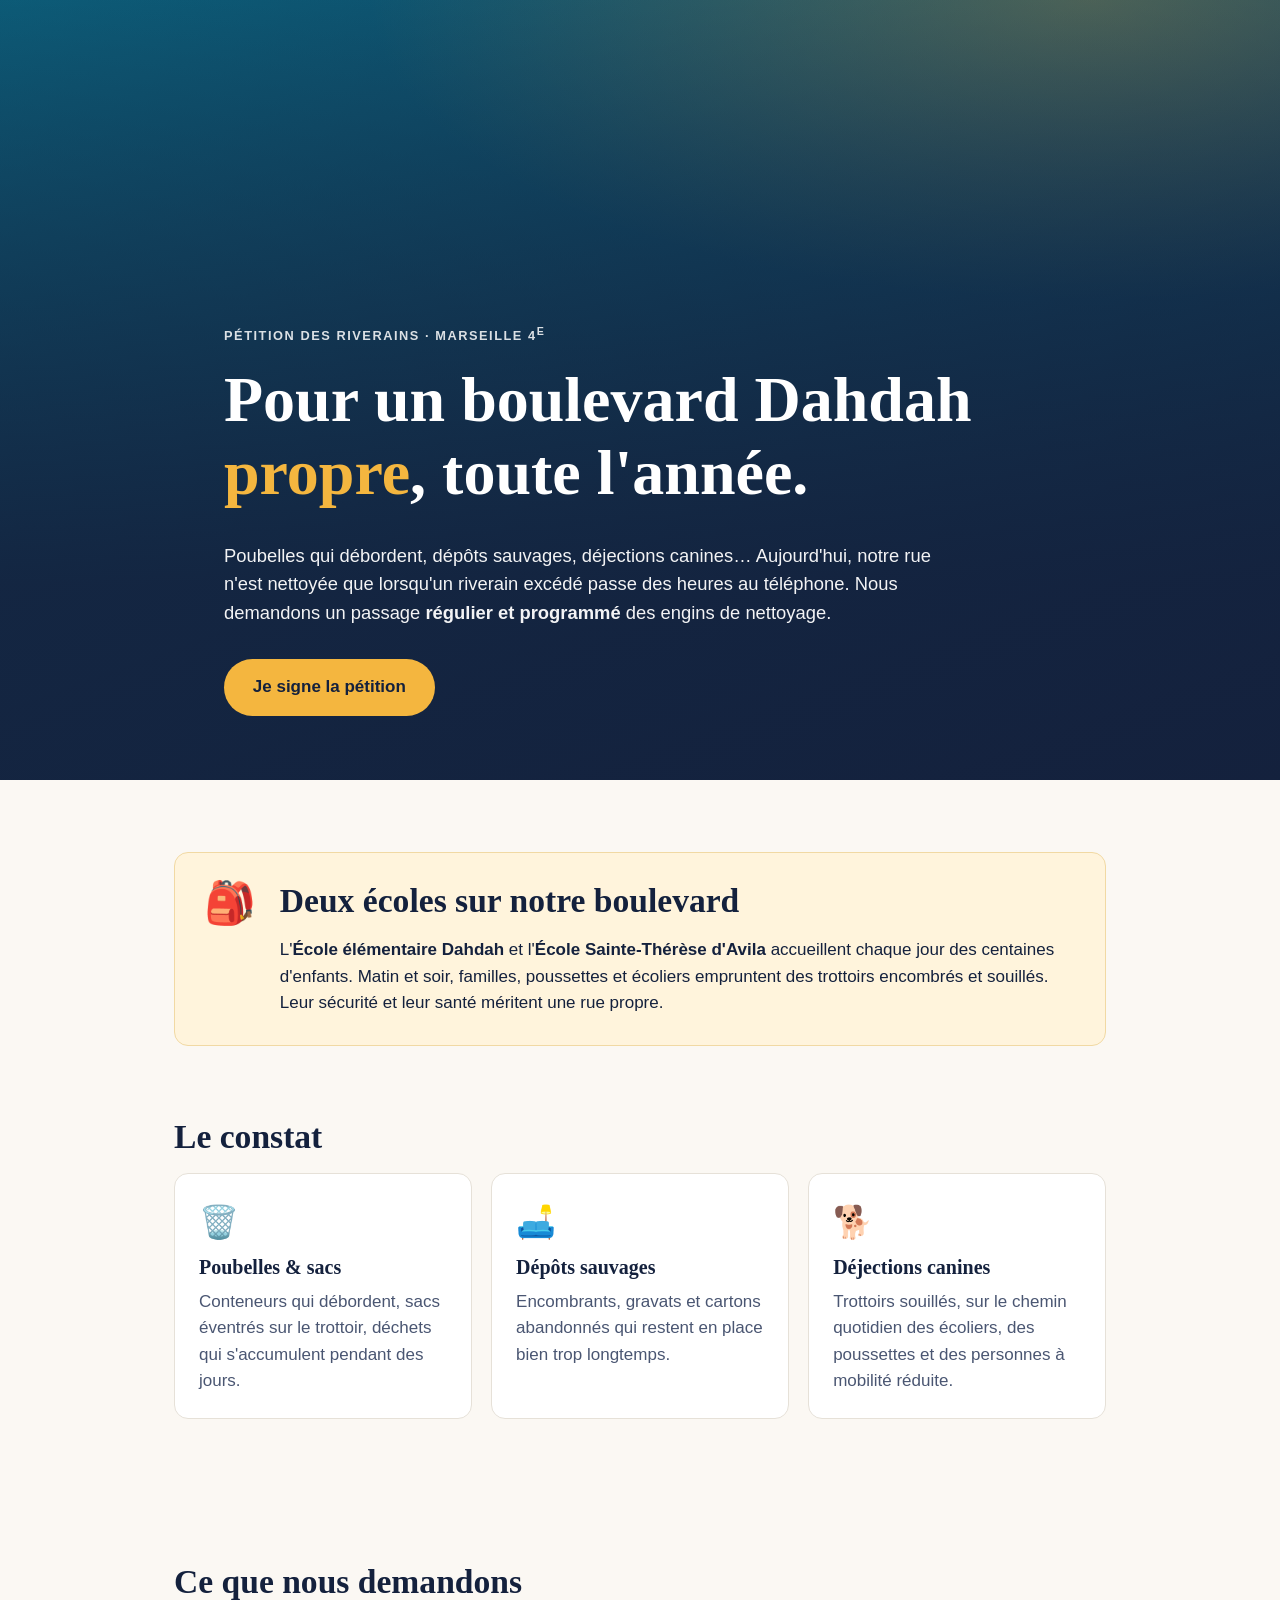
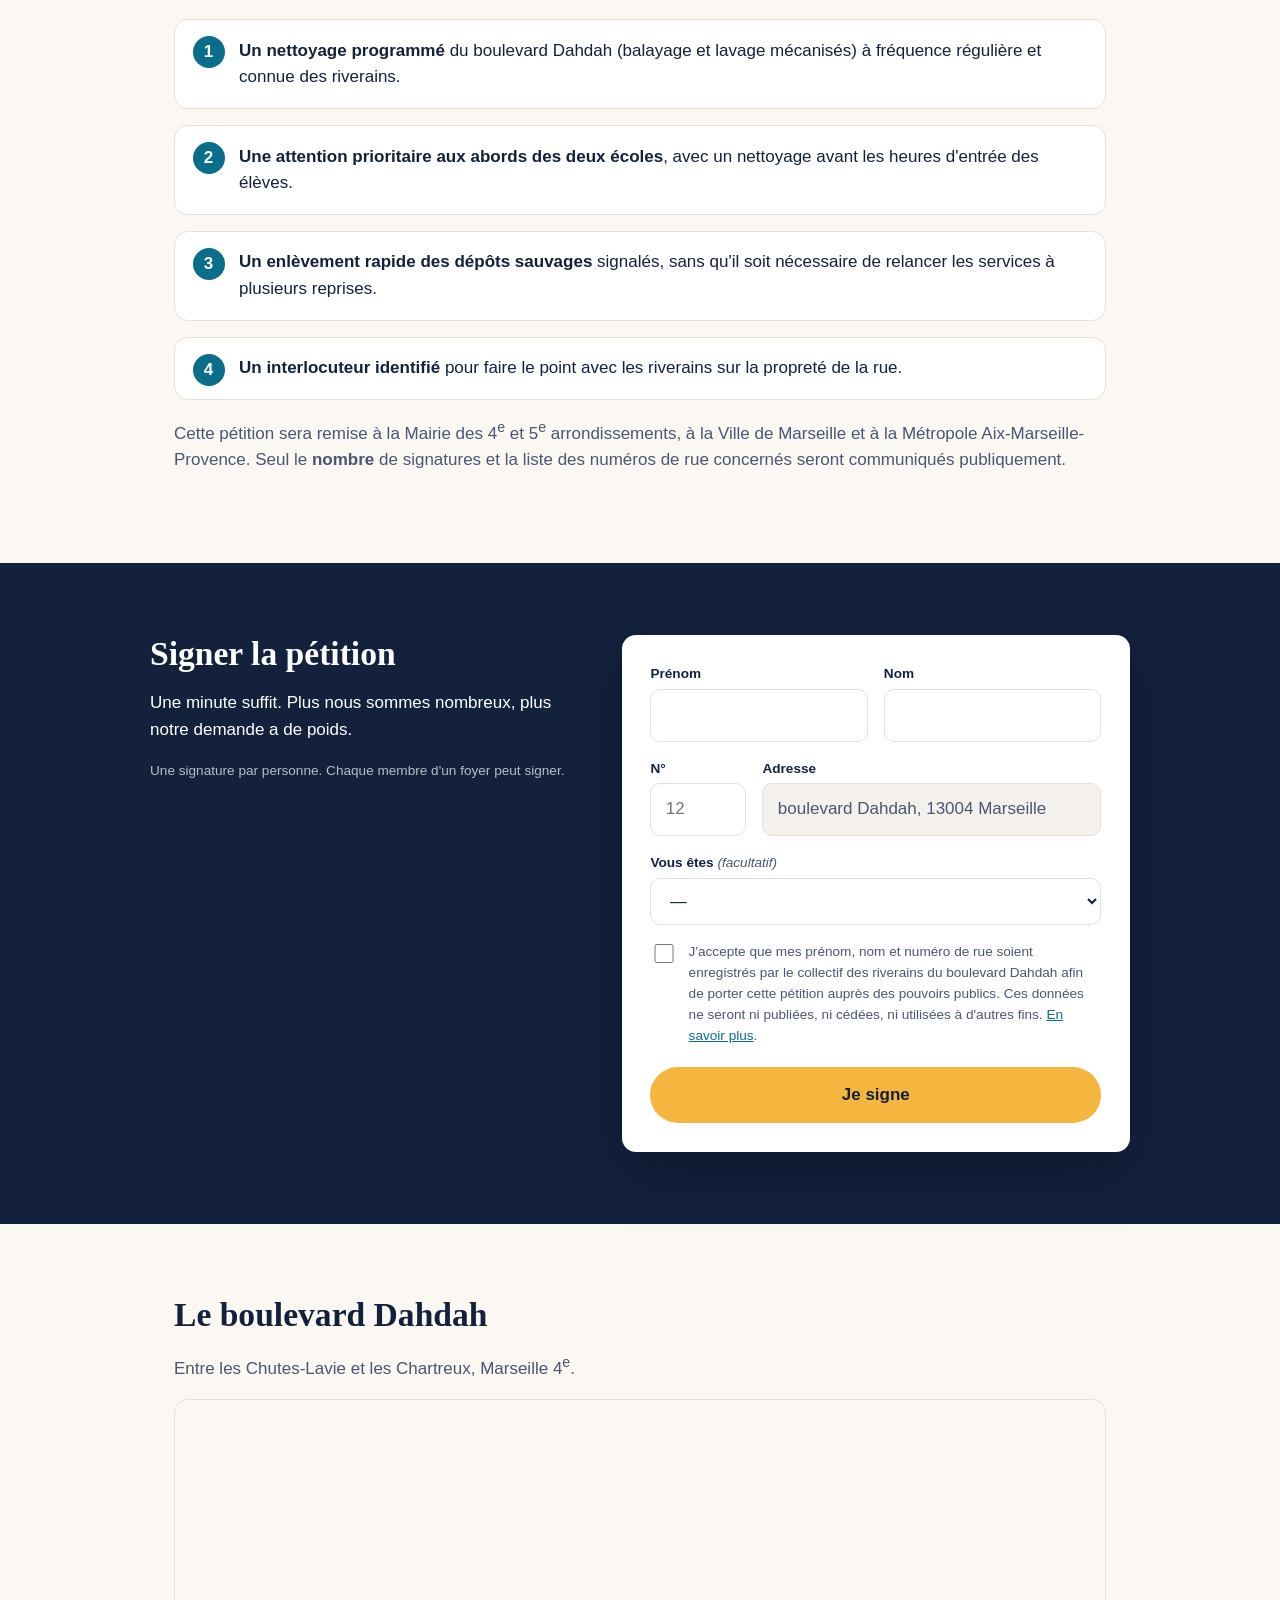
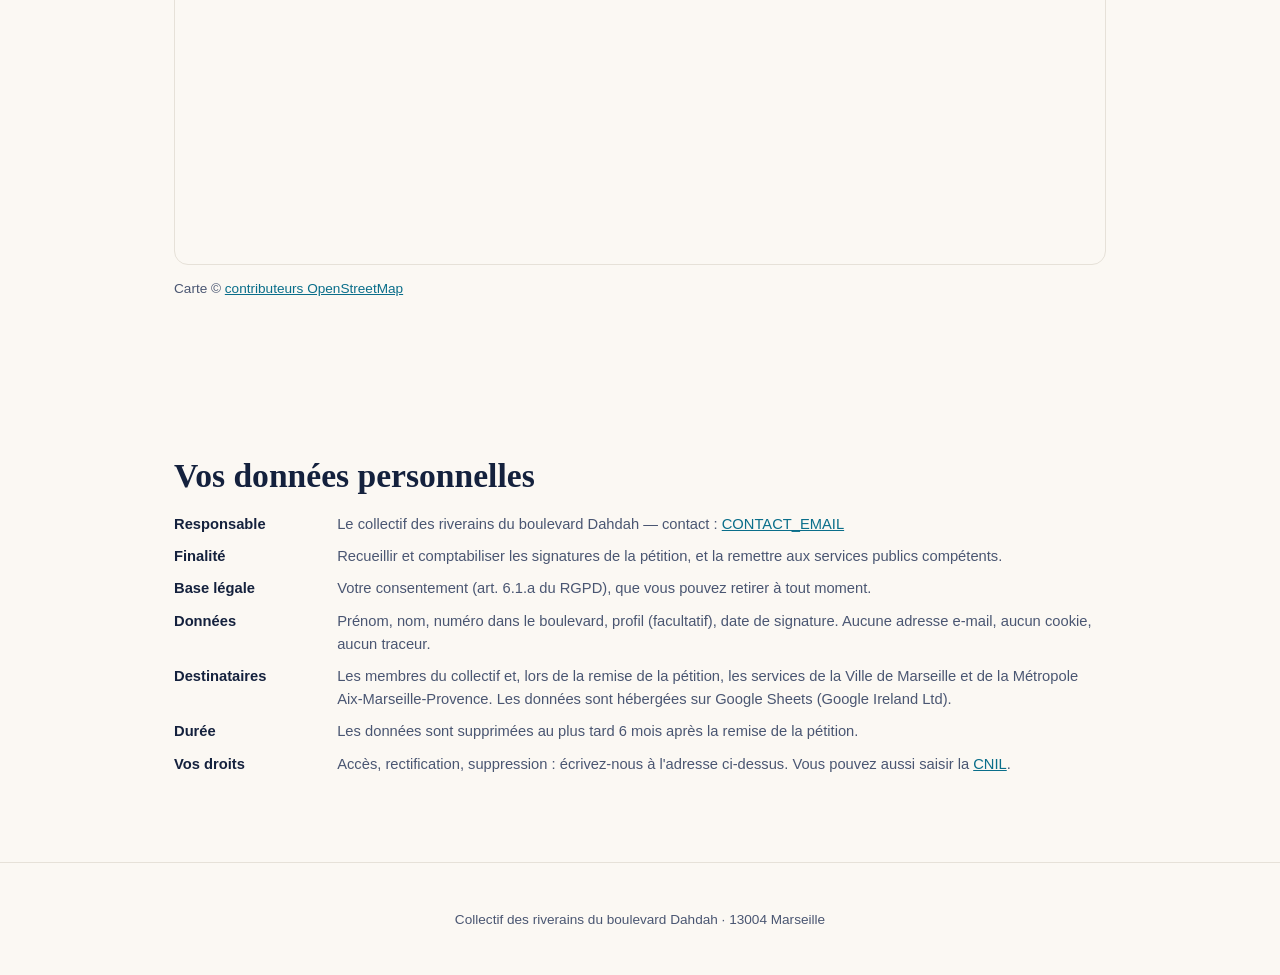
==== index.html @ 6a4a3632 "Pétition boulevard Dahdah : site, backend Apps Script, tract et feuille papier Co-Authored-By: Claud" ====
<!DOCTYPE html>
<html lang="fr">
<head>
  <meta charset="utf-8">
  <meta name="viewport" content="width=device-width, initial-scale=1">
  <title>Pétition — Un boulevard Dahdah propre (13004 Marseille)</title>
  <meta name="description" content="Riverains du boulevard Dahdah (Marseille 4e) : signez la pétition pour un nettoyage régulier et systématique de notre rue.">
  <meta property="og:title" content="Pétition — Un boulevard Dahdah propre">
  <meta property="og:description" content="Pour un nettoyage régulier du boulevard Dahdah, 13004 Marseille. Signez en 1 minute.">
  <meta property="og:type" content="website">
  <link rel="icon" href="data:image/svg+xml,<svg xmlns='http://www.w3.org/2000/svg' viewBox='0 0 100 100'><text y='.9em' font-size='90'>🧹</text></svg>">
  <link rel="stylesheet" href="style.css">
</head>
<body>

  <header class="hero">
    <div class="hero__photo" aria-hidden="true">
      <img src="img/boulevard.jpg" alt="" onerror="this.remove()">
    </div>
    <div class="hero__content">
      <p class="eyebrow">Pétition des riverains · Marseille 4<sup>e</sup></p>
      <h1>Pour un boulevard Dahdah <span class="hl">propre</span>, toute l'année.</h1>
      <p class="lead">Poubelles qui débordent, dépôts sauvages, déjections canines… Aujourd'hui, notre rue n'est nettoyée que lorsqu'un riverain excédé passe des heures au téléphone. Nous demandons un passage <strong>régulier et programmé</strong> des engins de nettoyage.</p>
      <div class="hero__cta">
        <a href="#signer" class="btn btn--primary">Je signe la pétition</a>
        <div class="counter" id="counter" hidden>
          <strong id="count">0</strong>
          <span>signatures</span>
        </div>
      </div>
    </div>
  </header>

  <main>

    <section class="section ecoles">
      <div class="ecoles__box">
        <div class="ecoles__icon">🎒</div>
        <div>
          <h2>Deux écoles sur notre boulevard</h2>
          <p>L'<strong>École élémentaire Dahdah</strong> et l'<strong>École Sainte-Thérèse d'Avila</strong> accueillent chaque jour des centaines d'enfants. Matin et soir, familles, poussettes et écoliers empruntent des trottoirs encombrés et souillés. Leur sécurité et leur santé méritent une rue propre.</p>
        </div>
      </div>
    </section>

    <section class="section constat">
      <h2>Le constat</h2>
      <div class="cards">
        <article class="card">
          <div class="card__icon">🗑️</div>
          <h3>Poubelles &amp; sacs</h3>
          <p>Conteneurs qui débordent, sacs éventrés sur le trottoir, déchets qui s'accumulent pendant des jours.</p>
        </article>
        <article class="card">
          <div class="card__icon">🛋️</div>
          <h3>Dépôts sauvages</h3>
          <p>Encombrants, gravats et cartons abandonnés qui restent en place bien trop longtemps.</p>
        </article>
        <article class="card">
          <div class="card__icon">🐕</div>
          <h3>Déjections canines</h3>
          <p>Trottoirs souillés, sur le chemin quotidien des écoliers, des poussettes et des personnes à mobilité réduite.</p>
        </article>
      </div>
    </section>

    <section class="section demande">
      <h2>Ce que nous demandons</h2>
      <ol class="asks">
        <li><strong>Un nettoyage programmé</strong> du boulevard Dahdah (balayage et lavage mécanisés) à fréquence régulière et connue des riverains.</li>
        <li><strong>Une attention prioritaire aux abords des deux écoles</strong>, avec un nettoyage avant les heures d'entrée des élèves.</li>
        <li><strong>Un enlèvement rapide des dépôts sauvages</strong> signalés, sans qu'il soit nécessaire de relancer les services à plusieurs reprises.</li>
        <li><strong>Un interlocuteur identifié</strong> pour faire le point avec les riverains sur la propreté de la rue.</li>
      </ol>
      <p class="muted">Cette pétition sera remise à la Mairie des 4<sup>e</sup> et 5<sup>e</sup> arrondissements, à la Ville de Marseille et à la Métropole Aix-Marseille-Provence. Seul le <strong>nombre</strong> de signatures et la liste des numéros de rue concernés seront communiqués publiquement.</p>
    </section>

    <section class="section signer" id="signer">
      <div class="signer__grid">
        <div class="signer__intro">
          <h2>Signer la pétition</h2>
          <p>Une minute suffit. Plus nous sommes nombreux, plus notre demande a de poids.</p>
          <div class="progress" id="progress" hidden>
            <div class="progress__bar"><span id="progress-fill"></span></div>
            <p><strong id="progress-count">0</strong> / <span id="progress-goal">200</span> signatures — objectif</p>
          </div>
          <p class="muted small">Une signature par personne. Chaque membre d'un foyer peut signer.</p>
        </div>

        <form id="petition-form" class="form" novalidate>
          <div class="form__row">
            <label>
              <span>Prénom</span>
              <input name="prenom" autocomplete="given-name" required maxlength="60">
            </label>
            <label>
              <span>Nom</span>
              <input name="nom" autocomplete="family-name" required maxlength="60">
            </label>
          </div>

          <div class="form__row form__row--address">
            <label class="numero">
              <span>N°</span>
              <input name="numero" inputmode="numeric" required maxlength="6" placeholder="12">
            </label>
            <label>
              <span>Adresse</span>
              <input value="boulevard Dahdah, 13004 Marseille" disabled>
            </label>
          </div>

          <label>
            <span>Vous êtes <em>(facultatif)</em></span>
            <select name="profil">
              <option value="">—</option>
              <option>Habitant·e du boulevard</option>
              <option>Commerçant·e / professionnel·le du boulevard</option>
              <option>Habitant·e du quartier</option>
            </select>
          </label>

          <!-- Anti-spam : champ invisible, doit rester vide -->
          <label class="hp" aria-hidden="true">
            Site web <input name="website" tabindex="-1" autocomplete="off">
          </label>

          <label class="consent">
            <input type="checkbox" name="consentement" required>
            <span>J'accepte que mes prénom, nom et numéro de rue soient enregistrés par le collectif des riverains du boulevard Dahdah afin de porter cette pétition auprès des pouvoirs publics. Ces données ne seront ni publiées, ni cédées, ni utilisées à d'autres fins. <a href="#rgpd">En savoir plus</a>.</span>
          </label>

          <p class="form__error" id="form-error" role="alert" hidden></p>

          <button type="submit" class="btn btn--primary btn--block" id="submit-btn">Je signe</button>
        </form>

        <div class="thanks" id="thanks" hidden>
          <div class="thanks__icon">✅</div>
          <h3>Merci, <span id="thanks-name"></span> !</h3>
          <p>Votre signature est bien enregistrée. Parlez-en à vos voisins : chaque signature compte.</p>
          <button class="btn btn--ghost" id="share-btn" type="button">Partager la pétition</button>
        </div>
      </div>
    </section>

    <section class="section carte">
      <h2>Le boulevard Dahdah</h2>
      <p class="muted">Entre les Chutes-Lavie et les Chartreux, Marseille 4<sup>e</sup>.</p>
      <div class="map">
        <iframe
          title="Carte du boulevard Dahdah"
          loading="lazy"
          src="https://www.openstreetmap.org/export/embed.html?bbox=5.3895%2C43.3078%2C5.3995%2C43.3128&amp;layer=mapnik&amp;marker=43.31034%2C5.39457">
        </iframe>
      </div>
      <p class="small muted">Carte © <a href="https://www.openstreetmap.org/copyright" target="_blank" rel="noopener">contributeurs OpenStreetMap</a></p>
    </section>

    <section class="section rgpd" id="rgpd">
      <h2>Vos données personnelles</h2>
      <dl>
        <dt>Responsable</dt>
        <dd>Le collectif des riverains du boulevard Dahdah — contact : <a href="mailto:CONTACT_EMAIL">CONTACT_EMAIL</a></dd>
        <dt>Finalité</dt>
        <dd>Recueillir et comptabiliser les signatures de la pétition, et la remettre aux services publics compétents.</dd>
        <dt>Base légale</dt>
        <dd>Votre consentement (art. 6.1.a du RGPD), que vous pouvez retirer à tout moment.</dd>
        <dt>Données</dt>
        <dd>Prénom, nom, numéro dans le boulevard, profil (facultatif), date de signature. Aucune adresse e-mail, aucun cookie, aucun traceur.</dd>
        <dt>Destinataires</dt>
        <dd>Les membres du collectif et, lors de la remise de la pétition, les services de la Ville de Marseille et de la Métropole Aix-Marseille-Provence. Les données sont hébergées sur Google Sheets (Google Ireland Ltd).</dd>
        <dt>Durée</dt>
        <dd>Les données sont supprimées au plus tard 6 mois après la remise de la pétition.</dd>
        <dt>Vos droits</dt>
        <dd>Accès, rectification, suppression : écrivez-nous à l'adresse ci-dessus. Vous pouvez aussi saisir la <a href="https://www.cnil.fr/fr/plaintes" target="_blank" rel="noopener">CNIL</a>.</dd>
      </dl>
    </section>

  </main>

  <footer class="footer">
    <p>Collectif des riverains du boulevard Dahdah · 13004 Marseille</p>
  </footer>

  <script src="config.js"></script>
  <script src="app.js"></script>
</body>
</html>
---- style.css ----
:root {
  --ink: #14213d;
  --ink-soft: #4a5672;
  --sea: #0a6e8a;
  --sea-dark: #075468;
  --sun: #f4b63f;
  --paper: #fbf8f3;
  --card: #ffffff;
  --line: #e6e1d8;
  --danger: #b3261e;
  --radius: 14px;
  --font: ui-sans-serif, -apple-system, "Segoe UI", Roboto, "Helvetica Neue", Arial, sans-serif;
  --serif: "Iowan Old Style", "Palatino Linotype", Palatino, Georgia, serif;
}

* { box-sizing: border-box; }
[hidden] { display: none !important; }
html { scroll-behavior: smooth; }
body {
  margin: 0;
  font-family: var(--font);
  color: var(--ink);
  background: var(--paper);
  line-height: 1.55;
  font-size: 17px;
}
a { color: var(--sea); }
h1, h2, h3 { font-family: var(--serif); line-height: 1.15; margin: 0 0 .5em; }
h2 { font-size: clamp(1.6rem, 3vw, 2.1rem); }

/* Hero */
.hero {
  position: relative;
  min-height: min(88vh, 780px);
  display: flex;
  align-items: flex-end;
  color: #fff;
  background:
    radial-gradient(1200px 500px at 85% 0%, rgba(244,182,63,.35), transparent 60%),
    linear-gradient(160deg, #0a6e8a 0%, #14213d 100%);
  overflow: hidden;
}
.hero__photo { position: absolute; inset: 0; }
.hero__photo img { width: 100%; height: 100%; object-fit: cover; display: block; }
.hero__photo::after {
  content: ""; position: absolute; inset: 0;
  background: linear-gradient(180deg, rgba(20,33,61,.25) 0%, rgba(20,33,61,.88) 75%);
}
.hero__content {
  position: relative;
  max-width: 880px;
  padding: 3rem 1.5rem 4rem;
  margin: 0 auto;
  width: 100%;
}
.eyebrow {
  text-transform: uppercase; letter-spacing: .12em; font-size: .8rem;
  font-weight: 600; opacity: .85; margin: 0 0 1rem;
}
.hero h1 { font-size: clamp(2.2rem, 6vw, 4rem); }
.hl { color: var(--sun); }
.lead { font-size: 1.15rem; max-width: 46rem; opacity: .95; }
.hero__cta { display: flex; align-items: center; gap: 1.5rem; flex-wrap: wrap; margin-top: 2rem; }
.counter { display: flex; flex-direction: column; line-height: 1.1; }
.counter strong { font-size: 2rem; font-family: var(--serif); color: var(--sun); }
.counter span { font-size: .85rem; opacity: .85; }

/* Buttons */
.btn {
  display: inline-block; border: 0; cursor: pointer; text-decoration: none;
  font: inherit; font-weight: 700; border-radius: 999px;
  padding: .95rem 1.8rem; transition: transform .15s, background .15s;
}
.btn:active { transform: scale(.98); }
.btn--primary { background: var(--sun); color: var(--ink); }
.btn--primary:hover { background: #ffc552; }
.btn--primary:disabled { opacity: .6; cursor: wait; }
.btn--ghost { background: transparent; color: var(--sea); border: 2px solid var(--sea); }
.btn--block { width: 100%; }

/* Sections */
.section { max-width: 980px; margin: 0 auto; padding: 4.5rem 1.5rem; }
.muted { color: var(--ink-soft); }
.small { font-size: .85rem; }

.cards { display: grid; grid-template-columns: repeat(auto-fit, minmax(240px, 1fr)); gap: 1.2rem; }
.card {
  background: var(--card); border: 1px solid var(--line); border-radius: var(--radius);
  padding: 1.5rem;
}
.card__icon { font-size: 2rem; margin-bottom: .5rem; }
.card h3 { font-size: 1.25rem; }
.card p { margin: 0; color: var(--ink-soft); }

.asks { padding-left: 0; list-style: none; counter-reset: ask; display: grid; gap: 1rem; }
.asks li {
  counter-increment: ask; position: relative; padding: 1.1rem 1.2rem 1.1rem 4rem;
  background: var(--card); border-radius: var(--radius); border: 1px solid var(--line);
}
.asks li::before {
  content: counter(ask); position: absolute; left: 1.1rem; top: 1rem;
  width: 2rem; height: 2rem; border-radius: 50%; background: var(--sea); color: #fff;
  display: grid; place-items: center; font-weight: 700;
}

/* Écoles */
.ecoles { padding-bottom: 0; }
.ecoles__box {
  display: flex; gap: 1.5rem; align-items: flex-start;
  background: #fff4dc; border: 1px solid #f1d9a3; border-radius: var(--radius); padding: 1.8rem;
}
.ecoles__icon { font-size: 2.6rem; line-height: 1; }
.ecoles p { margin: 0; }
@media (max-width: 760px) { .ecoles__box { flex-direction: column; gap: .5rem; } }

/* Sign */
.signer { max-width: none; background: var(--ink); color: #fff; }
.signer__grid {
  max-width: 980px; margin: 0 auto;
  display: grid; grid-template-columns: 1fr 1.2fr; gap: 3rem; align-items: start;
}
.signer .muted { color: rgba(255,255,255,.7); }
.progress__bar { height: 10px; background: rgba(255,255,255,.15); border-radius: 99px; overflow: hidden; }
.progress__bar span { display: block; height: 100%; width: 0; background: var(--sun); transition: width 1s ease; }
.progress p { margin: .5rem 0 0; font-size: .9rem; }

.form, .thanks {
  background: var(--card); color: var(--ink); border-radius: var(--radius);
  padding: 1.8rem; display: grid; gap: 1rem;
  box-shadow: 0 20px 60px rgba(0,0,0,.25);
}
.form label > span { display: block; font-size: .85rem; font-weight: 600; margin-bottom: .3rem; }
.form em { font-weight: 400; color: var(--ink-soft); }
.form input:not([type=checkbox]), .form select {
  width: 100%; font: inherit; padding: .75rem .9rem;
  border: 1.5px solid var(--line); border-radius: 10px; background: #fff; color: var(--ink);
}
.form input:focus, .form select:focus { outline: none; border-color: var(--sea); box-shadow: 0 0 0 3px rgba(10,110,138,.15); }
.form input:disabled { background: #f4f1ec; color: var(--ink-soft); }
.form__row { display: grid; grid-template-columns: 1fr 1fr; gap: 1rem; }
.form__row--address { grid-template-columns: 6rem 1fr; }
.consent { display: flex; gap: .75rem; align-items: flex-start; font-size: .85rem; color: var(--ink-soft); }
.consent input { margin-top: .2rem; width: 1.2rem; height: 1.2rem; flex: none; accent-color: var(--sea); }
.consent span { font-weight: 400 !important; font-size: .85rem !important; }
.form__error { color: var(--danger); font-size: .9rem; margin: 0; }
.hp { position: absolute; left: -9999px; }

.thanks { text-align: center; justify-items: center; }
.thanks__icon { font-size: 3rem; }

/* Map */
.map { border-radius: var(--radius); overflow: hidden; border: 1px solid var(--line); aspect-ratio: 16/8; }
.map iframe { width: 100%; height: 100%; border: 0; display: block; }

/* RGPD */
.rgpd dl { display: grid; grid-template-columns: 9rem 1fr; gap: .6rem 1.2rem; font-size: .92rem; }
.rgpd dt { font-weight: 700; }
.rgpd dd { margin: 0; color: var(--ink-soft); }

.footer { text-align: center; padding: 2rem; font-size: .85rem; color: var(--ink-soft); border-top: 1px solid var(--line); }

@media (max-width: 760px) {
  .hero { min-height: 92vh; }
  .signer__grid { grid-template-columns: 1fr; gap: 1.5rem; }
  .form__row { grid-template-columns: 1fr; }
  .form__row--address { grid-template-columns: 5rem 1fr; }
  .rgpd dl { grid-template-columns: 1fr; }
  .rgpd dt { margin-top: .6rem; }
  .map { aspect-ratio: 4/3; }
}
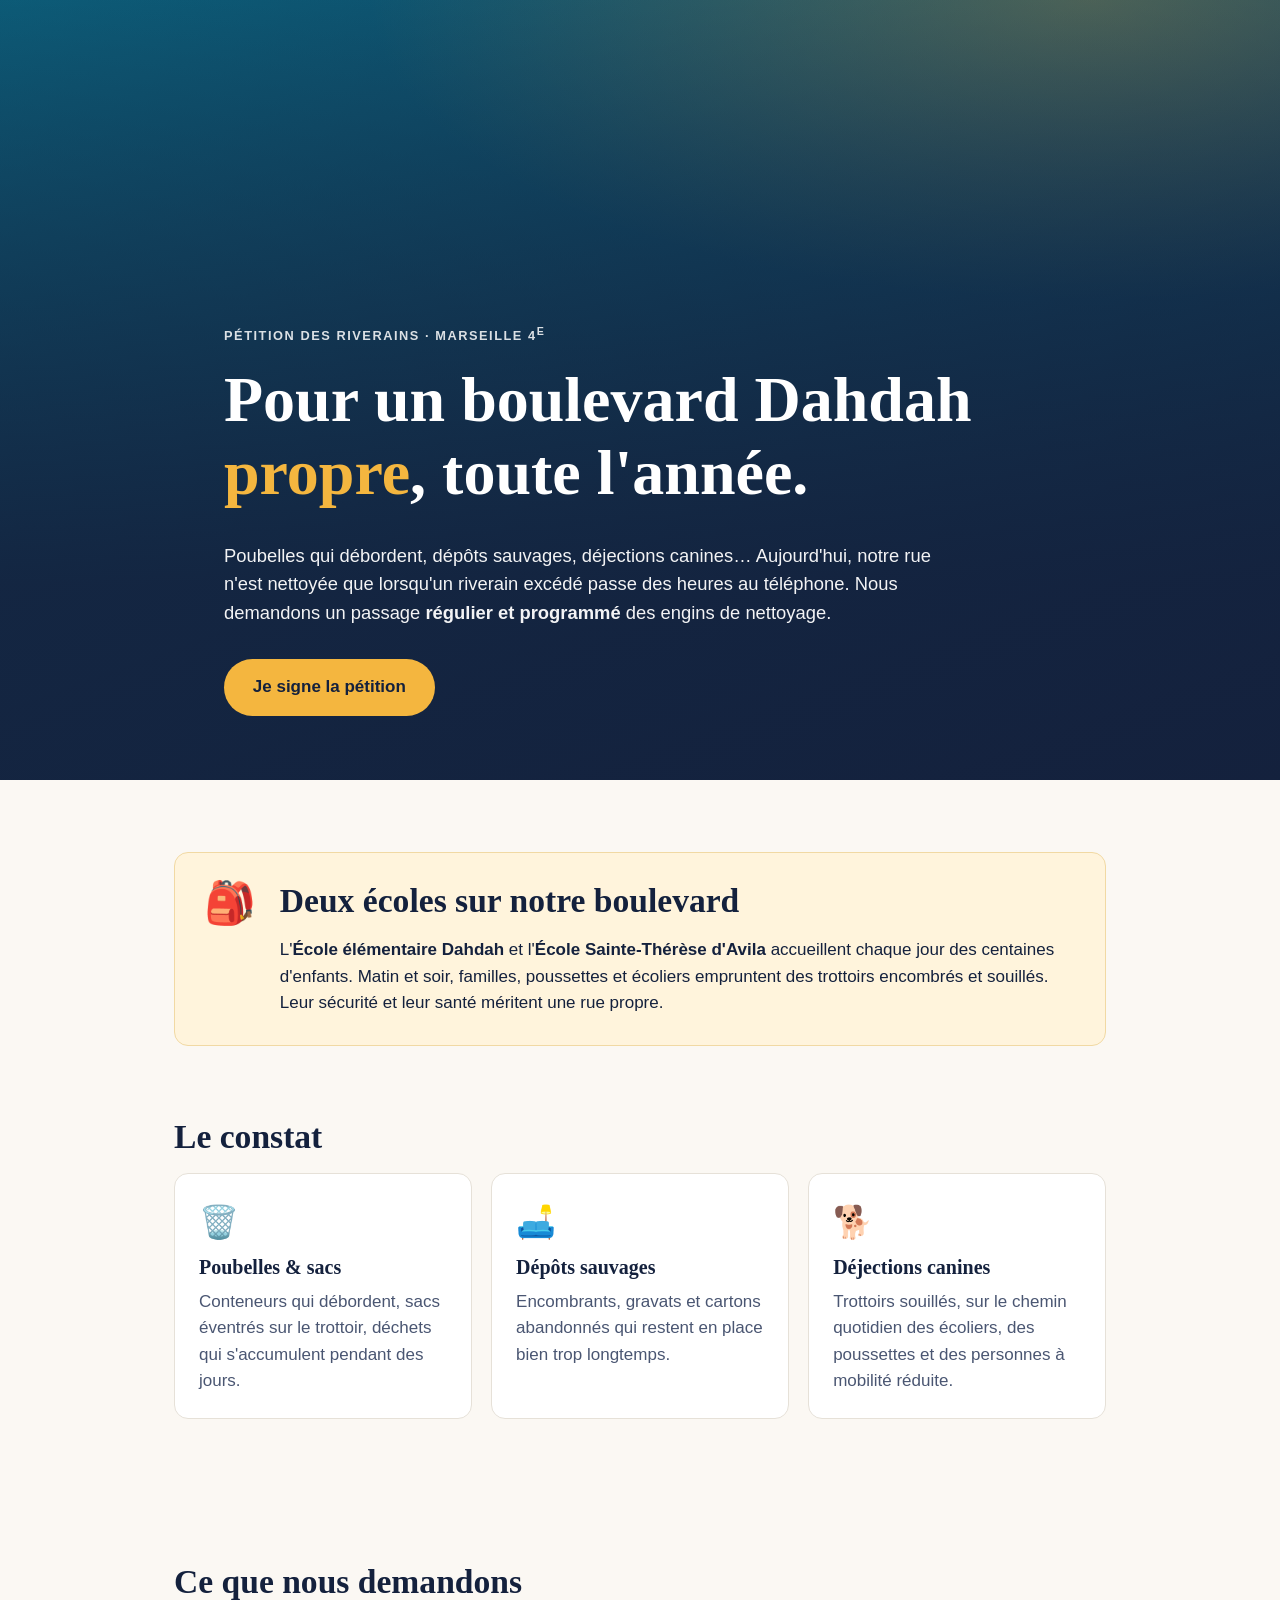
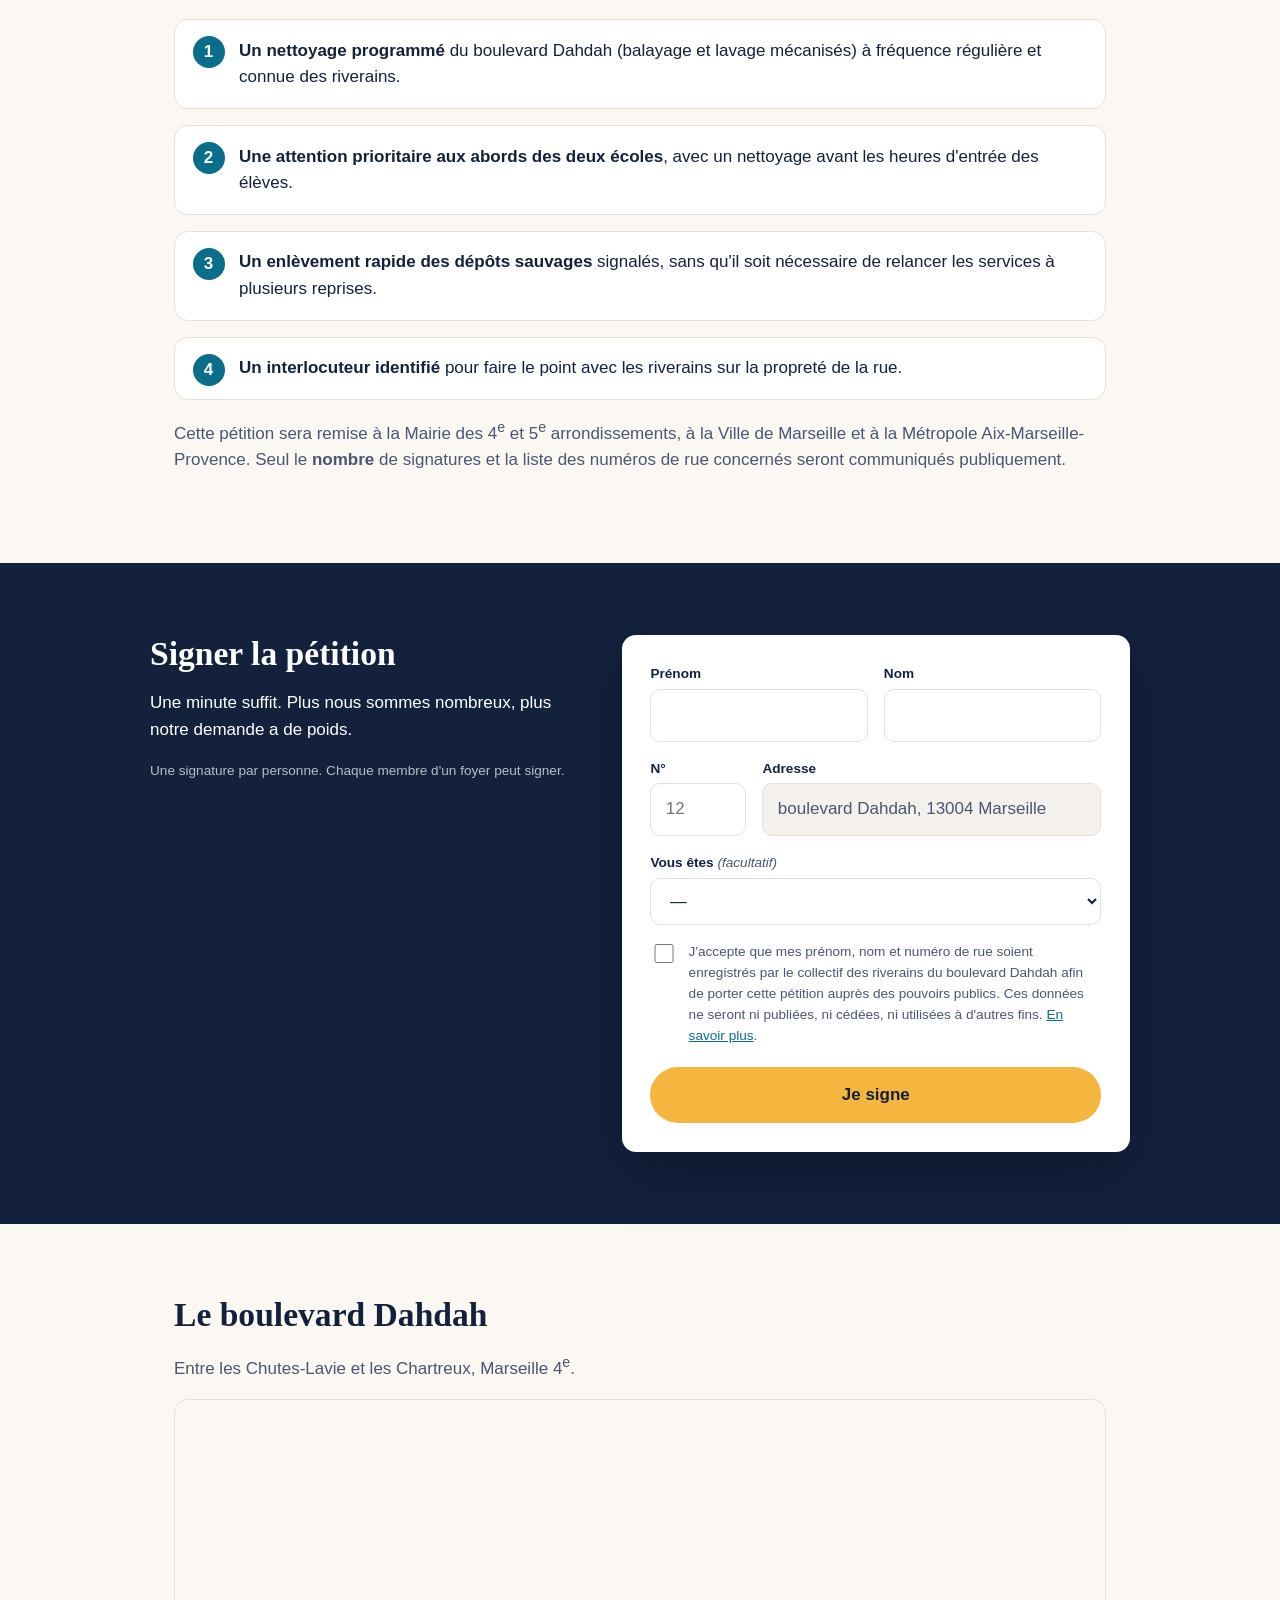
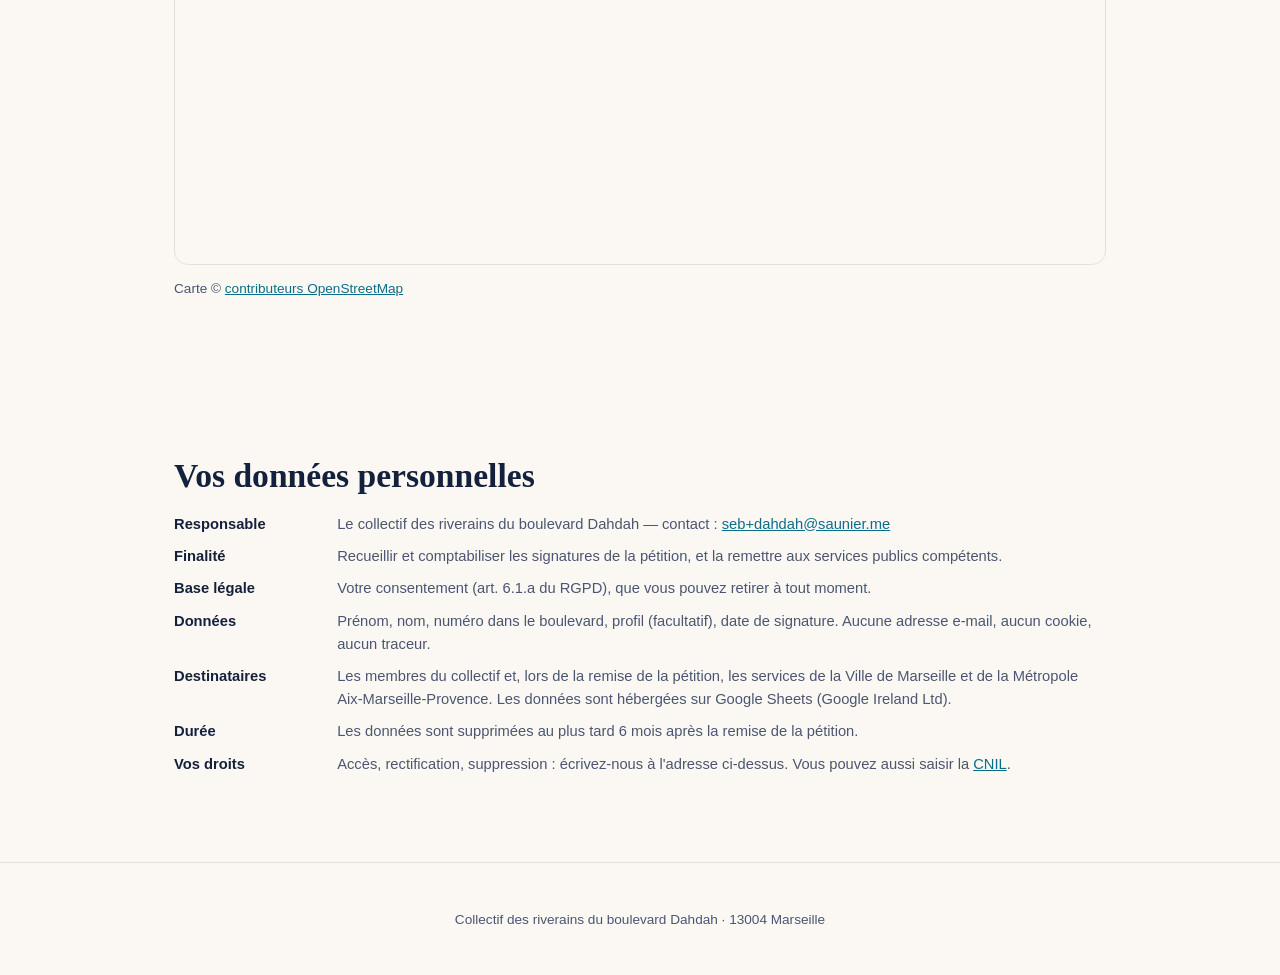
==== commit cff463ab: "Ajoute l'adresse de contact RGPD Co-Authored-By: Claude Opus 5.5 <noreply@anthropic.com> Claude-Sess" ====
--- a/index.html
+++ b/index.html
@@ -161,7 +161,7 @@
       <h2>Vos données personnelles</h2>
       <dl>
         <dt>Responsable</dt>
-        <dd>Le collectif des riverains du boulevard Dahdah — contact : <a href="mailto:CONTACT_EMAIL">CONTACT_EMAIL</a></dd>
+        <dd>Le collectif des riverains du boulevard Dahdah — contact : <a href="mailto:seb+dahdah@saunier.me">seb+dahdah@saunier.me</a></dd>
         <dt>Finalité</dt>
         <dd>Recueillir et comptabiliser les signatures de la pétition, et la remettre aux services publics compétents.</dd>
         <dt>Base légale</dt>
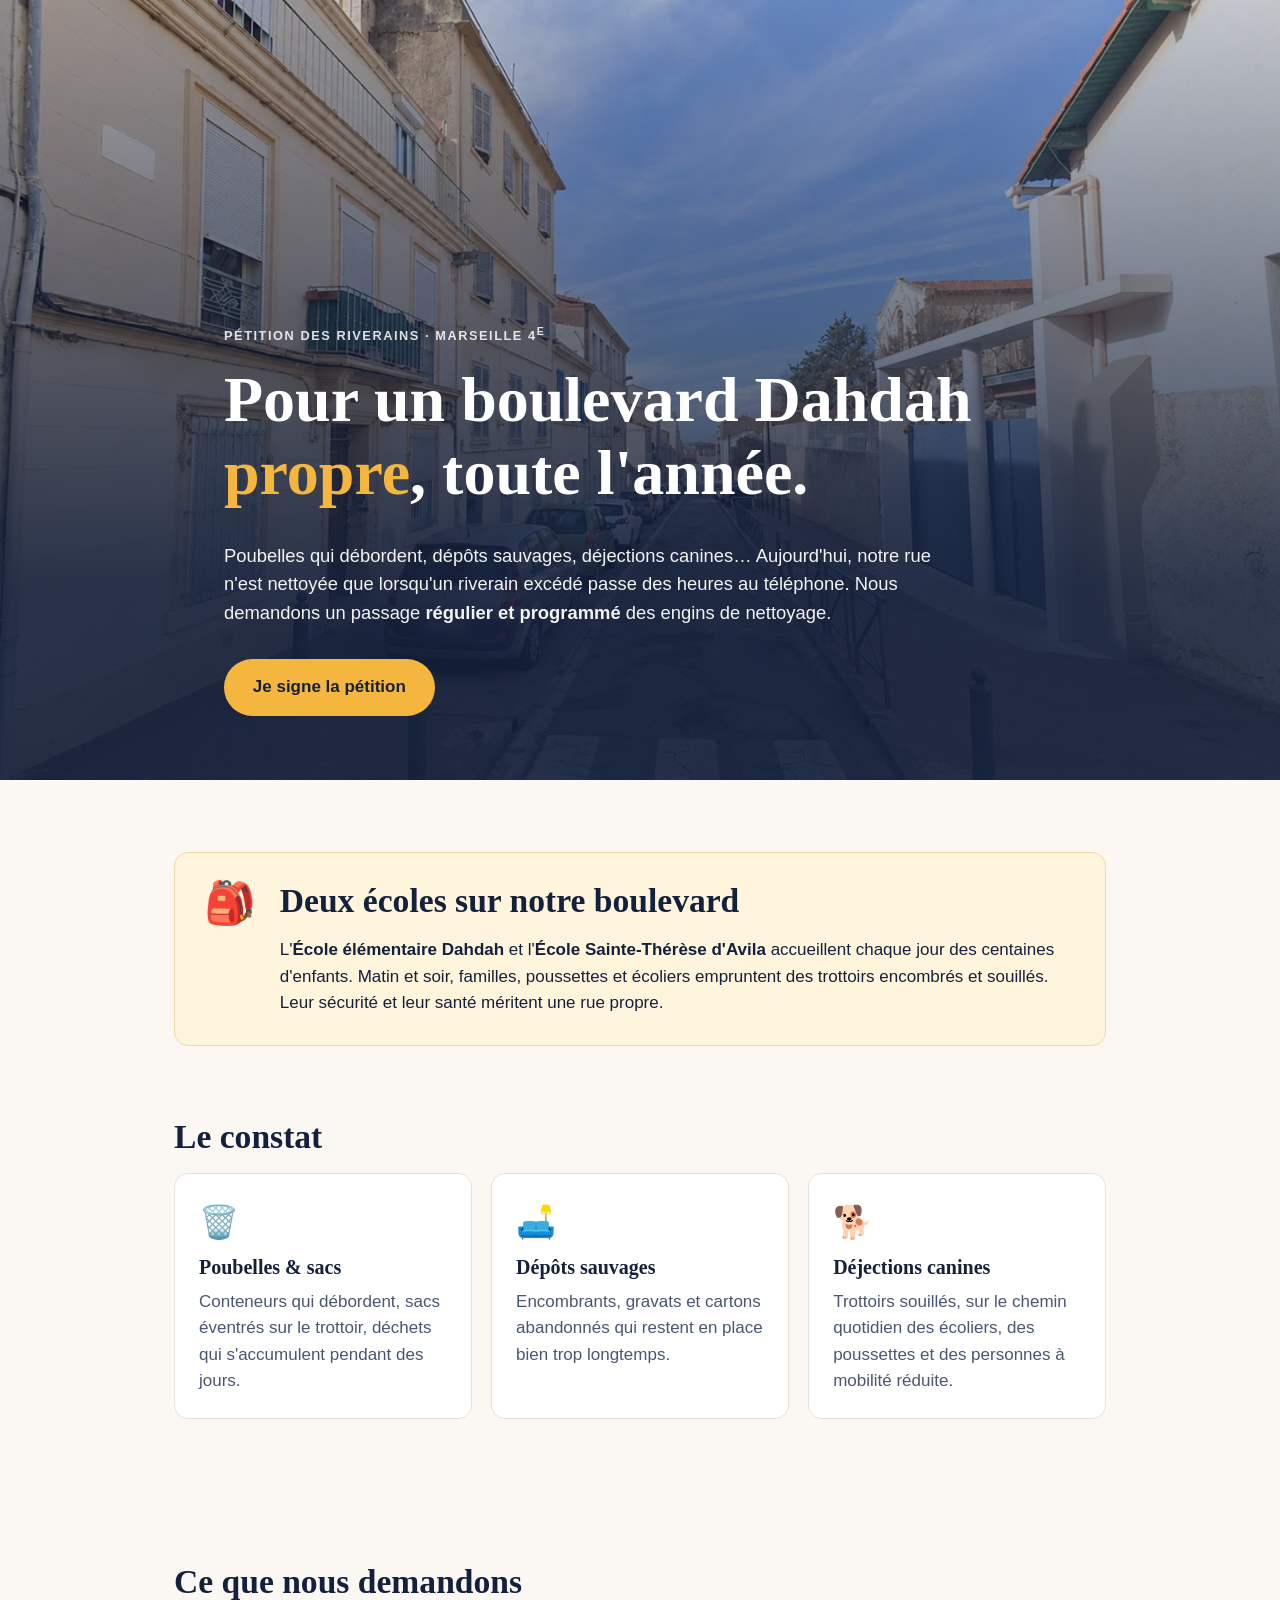
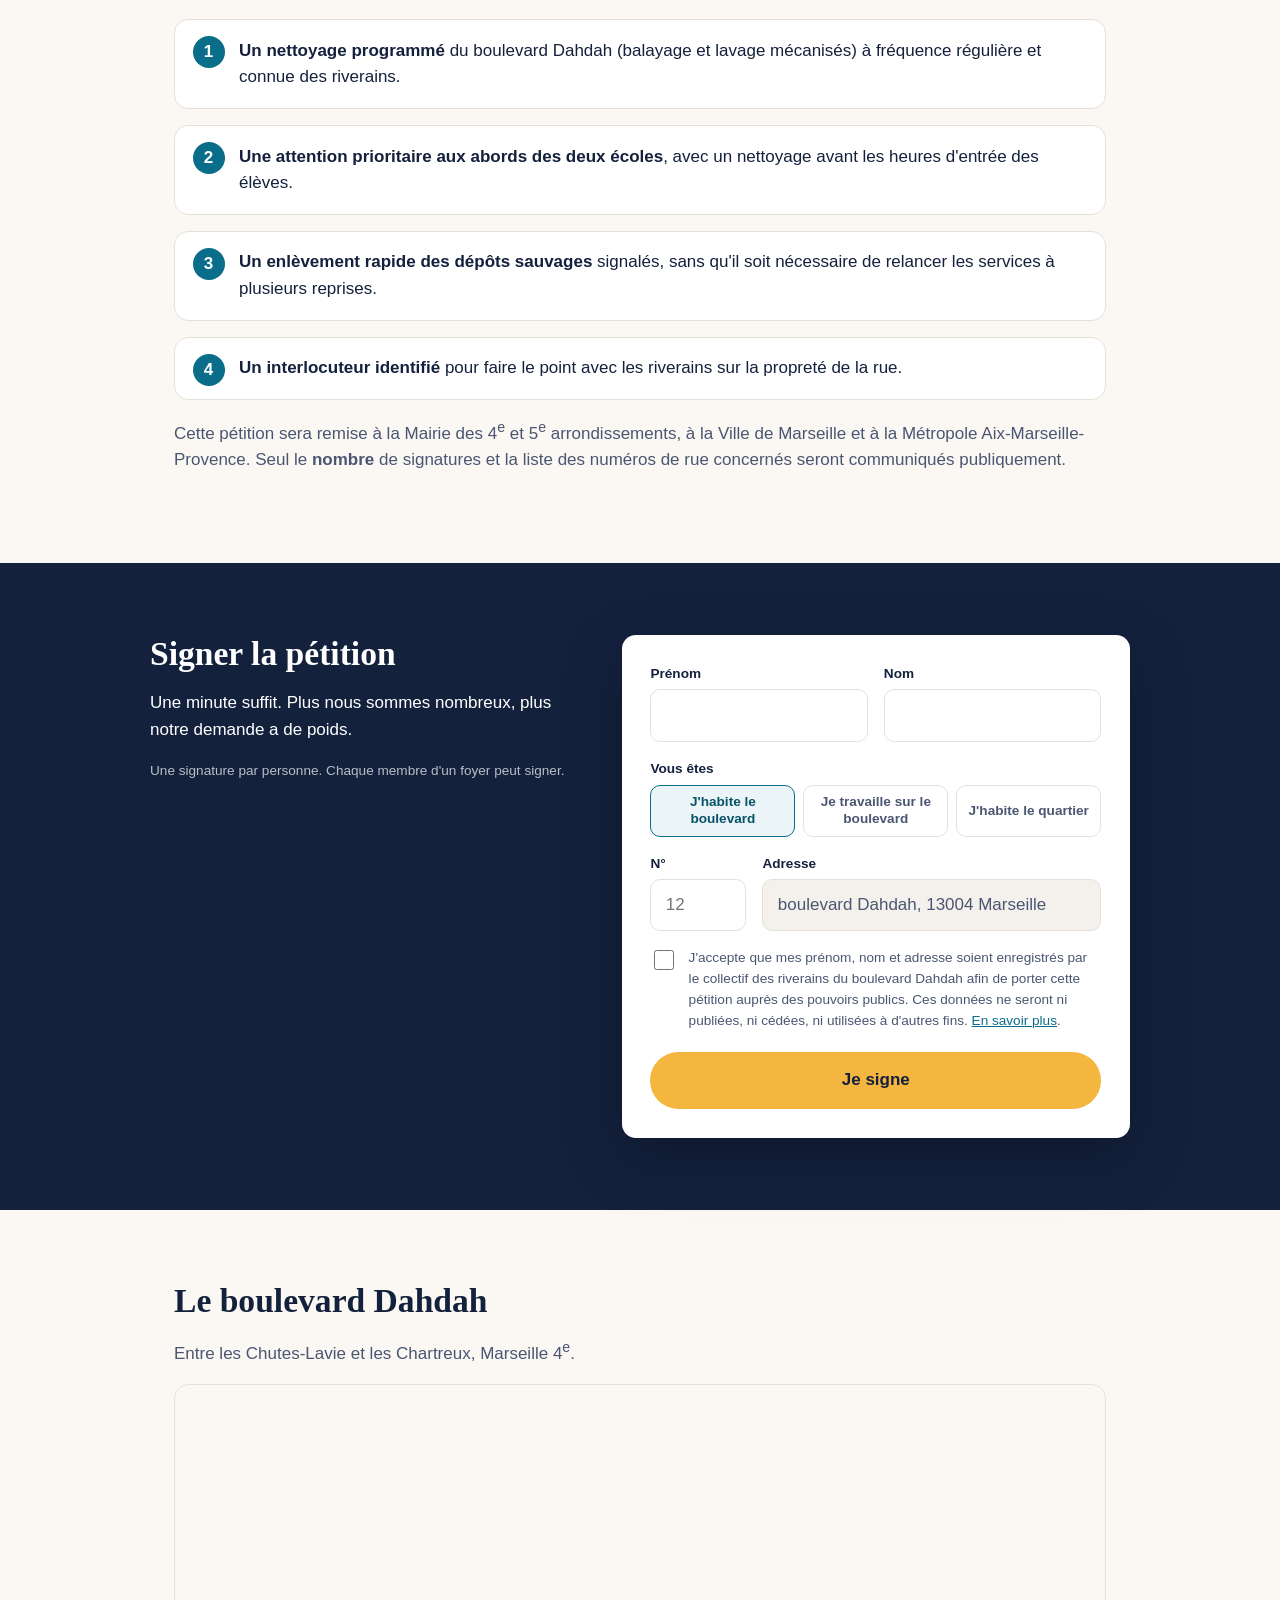
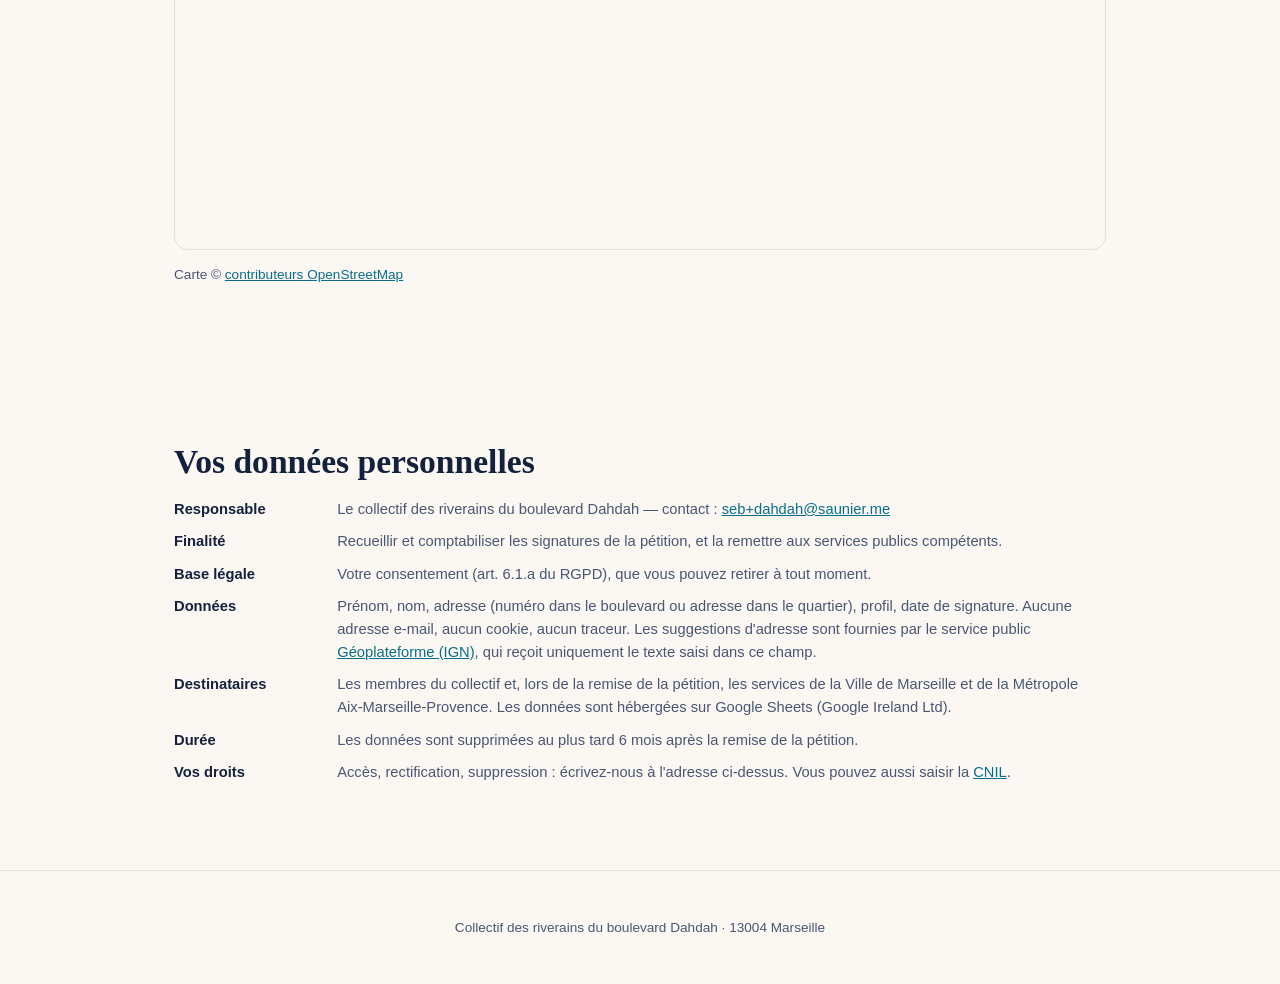
==== commit 2ffd6fa6: "Adresse libre avec autocomplétion (Géoplateforme IGN) pour les habitants du quartier, domaine dahdah" ====
--- a/index.html
+++ b/index.html
@@ -99,10 +99,19 @@
             </label>
           </div>
 
-          <div class="form__row form__row--address">
+          <fieldset class="profil">
+            <legend>Vous êtes</legend>
+            <div class="segmented">
+              <label><input type="radio" name="profil" value="Habitant·e du boulevard" checked><span>J'habite le boulevard</span></label>
+              <label><input type="radio" name="profil" value="Travaille sur le boulevard"><span>Je travaille sur le boulevard</span></label>
+              <label><input type="radio" name="profil" value="Habitant·e du quartier"><span>J'habite le quartier</span></label>
+            </div>
+          </fieldset>
+
+          <div class="form__row form__row--address" id="addr-bd">
             <label class="numero">
               <span>N°</span>
-              <input name="numero" inputmode="numeric" required maxlength="6" placeholder="12">
+              <input name="numero" inputmode="numeric" maxlength="8" placeholder="12">
             </label>
             <label>
               <span>Adresse</span>
@@ -110,15 +119,13 @@
             </label>
           </div>
 
-          <label>
-            <span>Vous êtes <em>(facultatif)</em></span>
-            <select name="profil">
-              <option value="">—</option>
-              <option>Habitant·e du boulevard</option>
-              <option>Commerçant·e / professionnel·le du boulevard</option>
-              <option>Habitant·e du quartier</option>
-            </select>
-          </label>
+          <div class="autocomplete" id="addr-quartier" hidden>
+            <label>
+              <span>Votre adresse</span>
+              <input name="adresse" id="adresse" autocomplete="off" maxlength="160" placeholder="Ex : 12 avenue des Chartreux" role="combobox" aria-autocomplete="list" aria-expanded="false" aria-controls="adresse-list">
+            </label>
+            <ul class="autocomplete__list" id="adresse-list" role="listbox" hidden></ul>
+          </div>
 
           <!-- Anti-spam : champ invisible, doit rester vide -->
           <label class="hp" aria-hidden="true">
@@ -127,7 +134,7 @@
 
           <label class="consent">
             <input type="checkbox" name="consentement" required>
-            <span>J'accepte que mes prénom, nom et numéro de rue soient enregistrés par le collectif des riverains du boulevard Dahdah afin de porter cette pétition auprès des pouvoirs publics. Ces données ne seront ni publiées, ni cédées, ni utilisées à d'autres fins. <a href="#rgpd">En savoir plus</a>.</span>
+            <span>J'accepte que mes prénom, nom et adresse soient enregistrés par le collectif des riverains du boulevard Dahdah afin de porter cette pétition auprès des pouvoirs publics. Ces données ne seront ni publiées, ni cédées, ni utilisées à d'autres fins. <a href="#rgpd">En savoir plus</a>.</span>
           </label>
 
           <p class="form__error" id="form-error" role="alert" hidden></p>
@@ -167,7 +174,7 @@
         <dt>Base légale</dt>
         <dd>Votre consentement (art. 6.1.a du RGPD), que vous pouvez retirer à tout moment.</dd>
         <dt>Données</dt>
-        <dd>Prénom, nom, numéro dans le boulevard, profil (facultatif), date de signature. Aucune adresse e-mail, aucun cookie, aucun traceur.</dd>
+        <dd>Prénom, nom, adresse (numéro dans le boulevard ou adresse dans le quartier), profil, date de signature. Aucune adresse e-mail, aucun cookie, aucun traceur. Les suggestions d'adresse sont fournies par le service public <a href="https://geoservices.ign.fr/documentation/services/services-geoplateforme/geocodage" target="_blank" rel="noopener">Géoplateforme (IGN)</a>, qui reçoit uniquement le texte saisi dans ce champ.</dd>
         <dt>Destinataires</dt>
         <dd>Les membres du collectif et, lors de la remise de la pétition, les services de la Ville de Marseille et de la Métropole Aix-Marseille-Provence. Les données sont hébergées sur Google Sheets (Google Ireland Ltd).</dd>
         <dt>Durée</dt>
--- a/style.css
+++ b/style.css
@@ -145,6 +145,29 @@
 .form__error { color: var(--danger); font-size: .9rem; margin: 0; }
 .hp { position: absolute; left: -9999px; }
 
+.profil { border: 0; padding: 0; margin: 0; }
+.profil legend { font-size: .85rem; font-weight: 600; margin-bottom: .4rem; padding: 0; }
+.segmented { display: grid; grid-template-columns: repeat(3, 1fr); gap: .5rem; }
+.segmented label { position: relative; }
+.segmented input { position: absolute; opacity: 0; }
+.segmented span {
+  display: flex !important; align-items: center; justify-content: center; text-align: center;
+  height: 100%; min-height: 3.2rem; padding: .5rem; margin: 0 !important;
+  border: 1.5px solid var(--line); border-radius: 10px; cursor: pointer;
+  font-size: .85rem !important; font-weight: 600; line-height: 1.25; color: var(--ink-soft);
+}
+.segmented input:checked + span { border-color: var(--sea); background: rgba(10,110,138,.08); color: var(--sea-dark); }
+.segmented input:focus-visible + span { box-shadow: 0 0 0 3px rgba(10,110,138,.25); }
+
+.autocomplete { position: relative; }
+.autocomplete__list {
+  position: absolute; z-index: 10; left: 0; right: 0; top: 100%; margin: .25rem 0 0; padding: .3rem;
+  list-style: none; background: #fff; border: 1.5px solid var(--line); border-radius: 10px;
+  box-shadow: 0 12px 30px rgba(20,33,61,.15);
+}
+.autocomplete__list li { padding: .6rem .7rem; border-radius: 7px; cursor: pointer; font-size: .95rem; }
+.autocomplete__list li[aria-selected=true], .autocomplete__list li:hover { background: rgba(10,110,138,.08); }
+
 .thanks { text-align: center; justify-items: center; }
 .thanks__icon { font-size: 3rem; }
 
@@ -163,6 +186,8 @@
   .hero { min-height: 92vh; }
   .signer__grid { grid-template-columns: 1fr; gap: 1.5rem; }
   .form__row { grid-template-columns: 1fr; }
+  .segmented { grid-template-columns: 1fr; }
+  .segmented span { min-height: 2.8rem; }
   .form__row--address { grid-template-columns: 5rem 1fr; }
   .rgpd dl { grid-template-columns: 1fr; }
   .rgpd dt { margin-top: .6rem; }
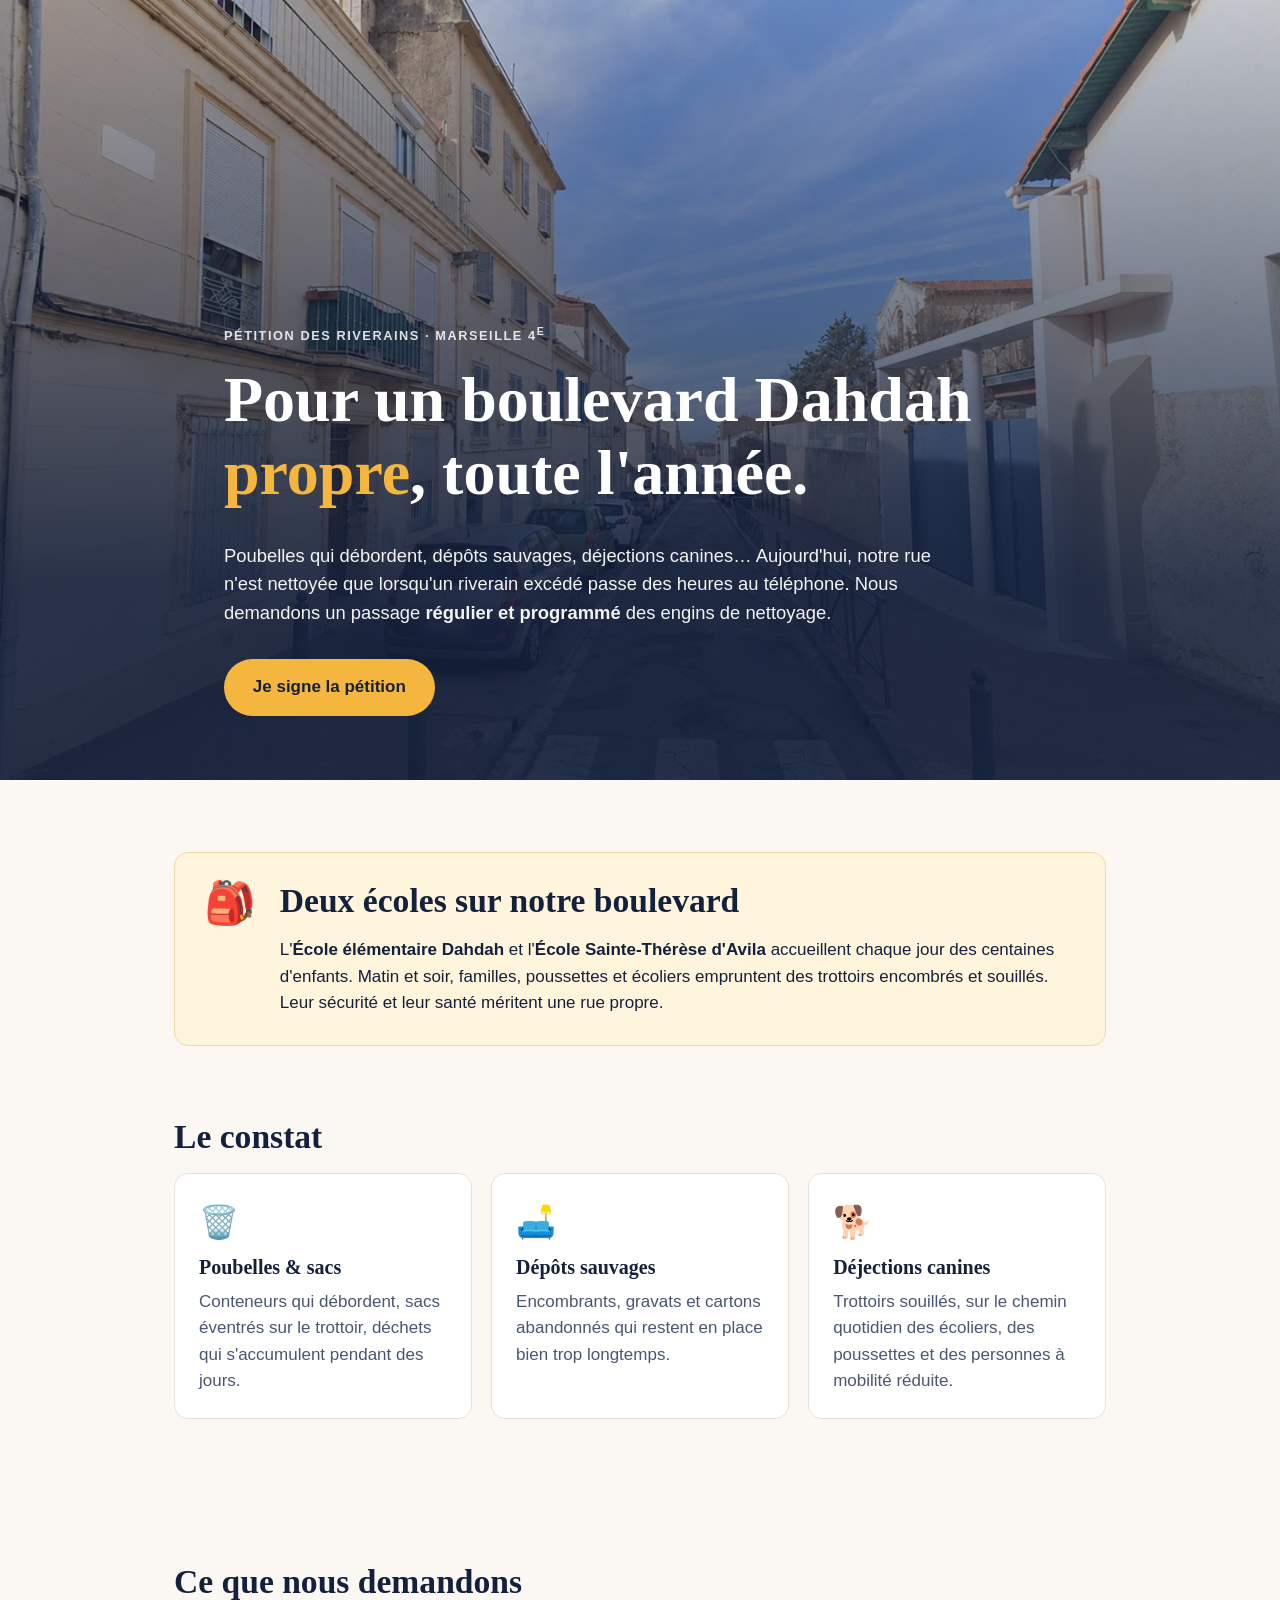
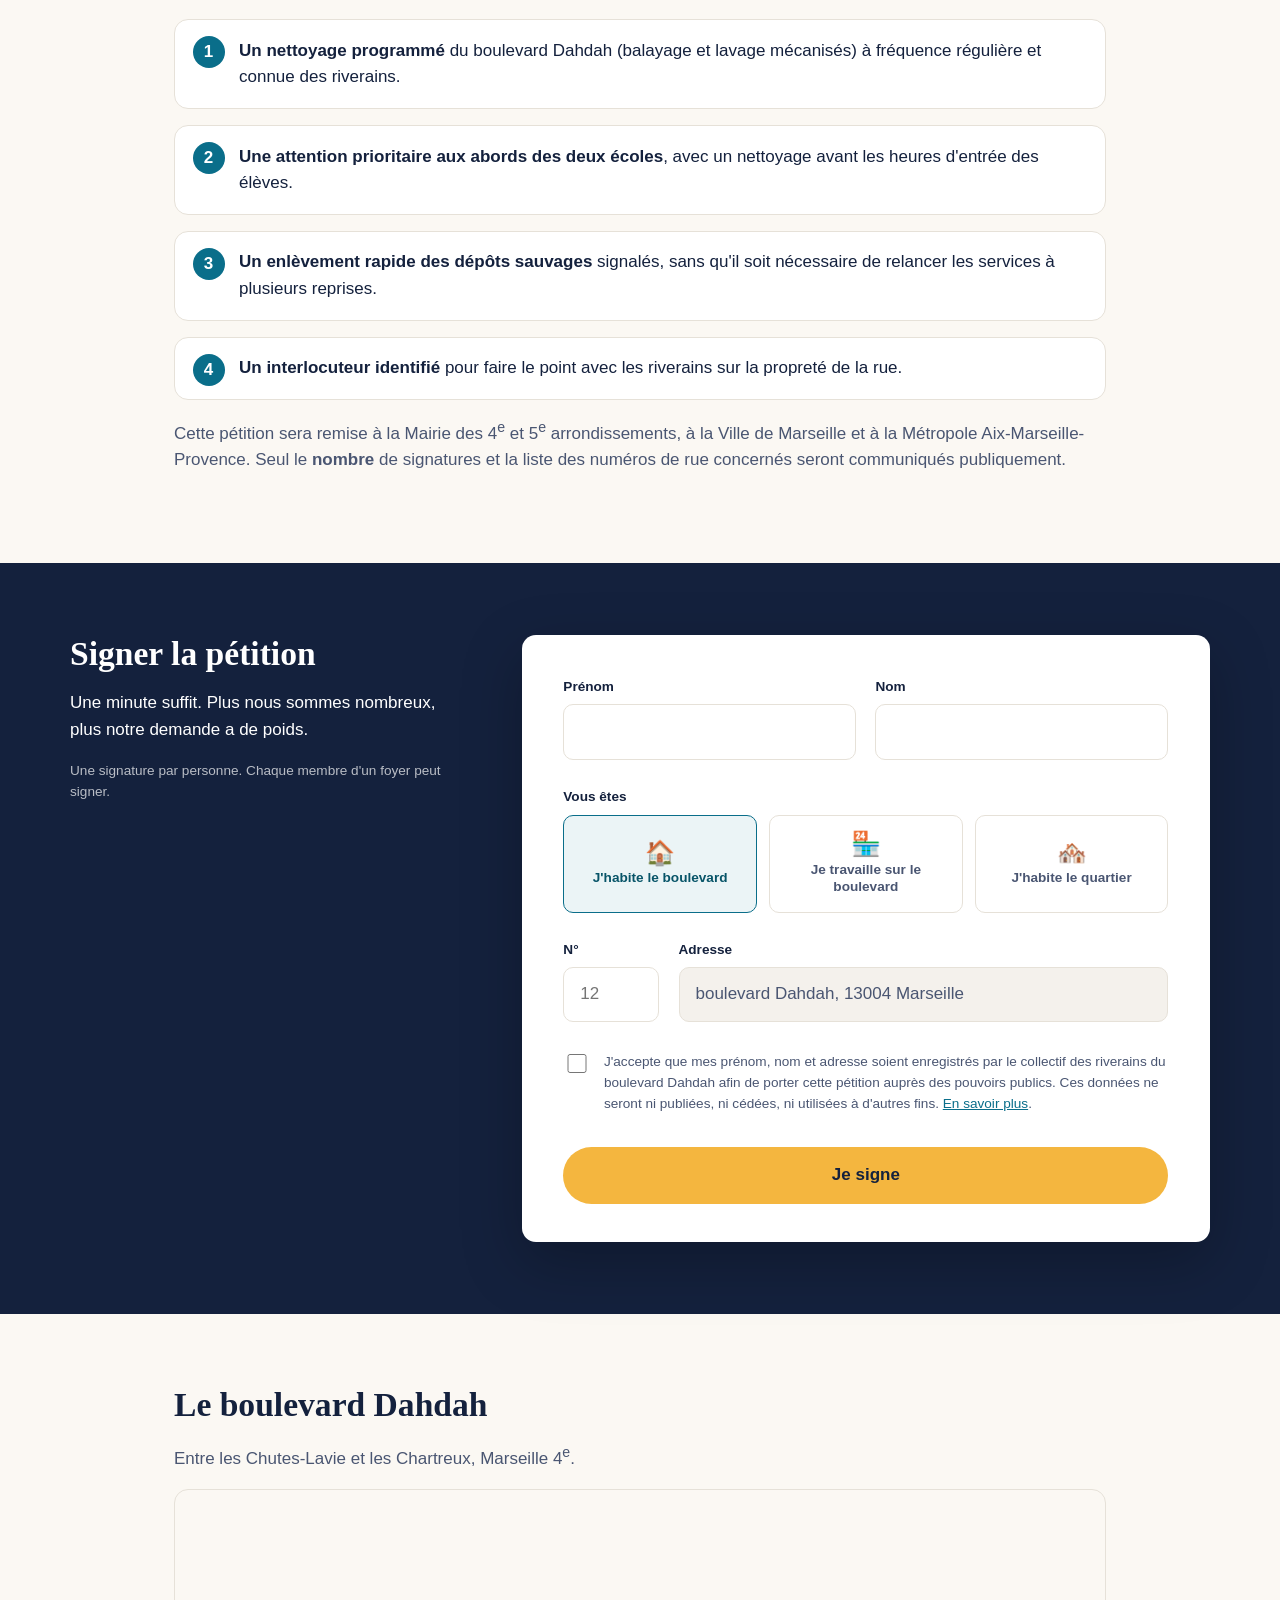
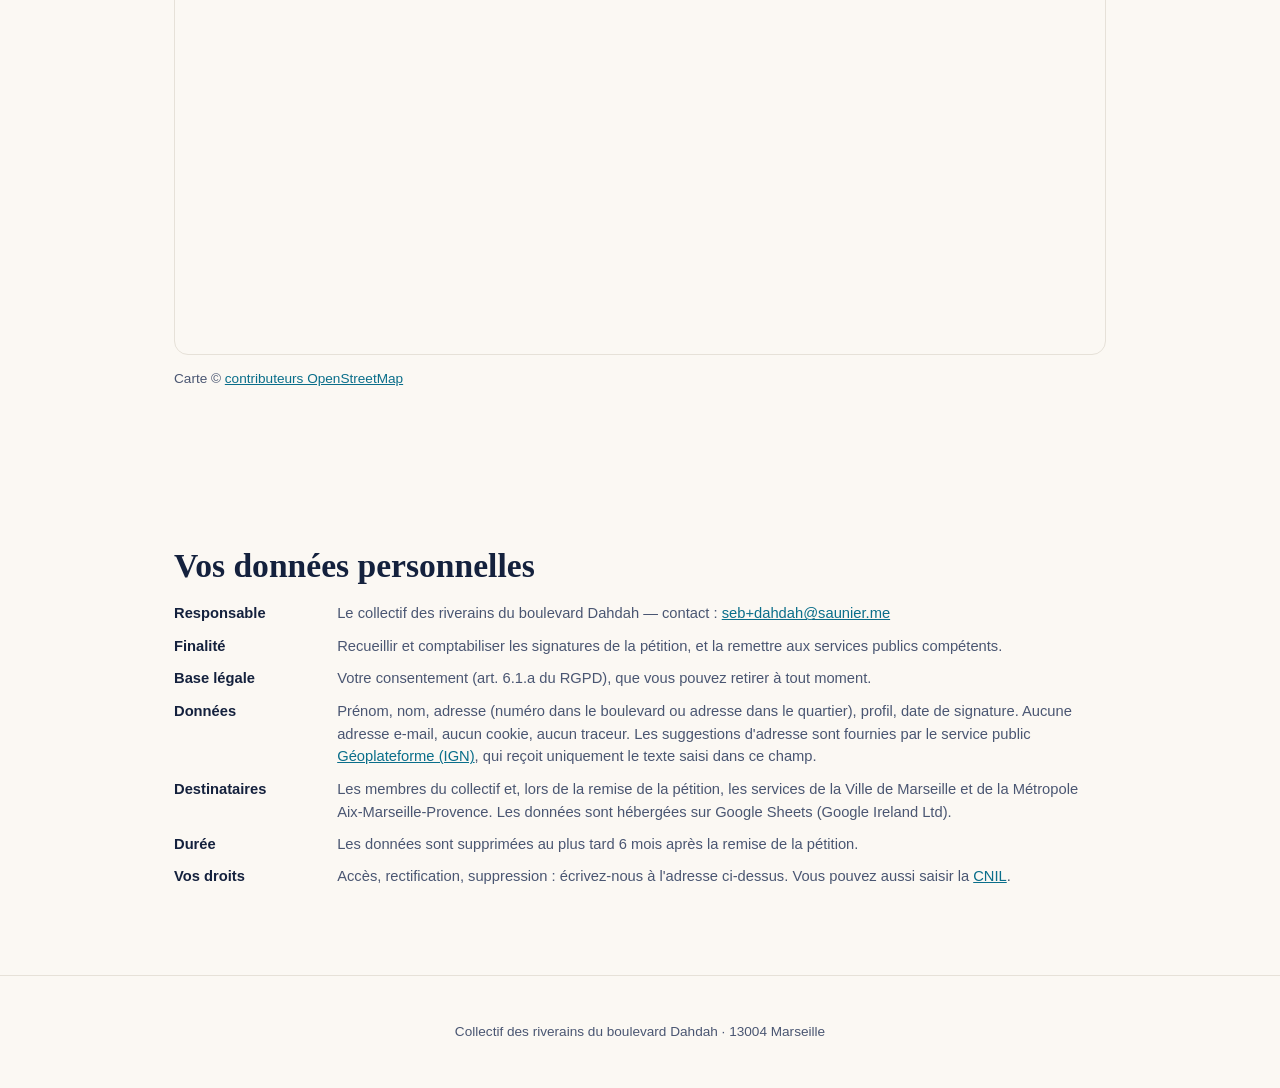
==== commit 56d95f1c: "Formulaire plus aéré, icônes de profil ; manifeste Apps Script Co-Authored-By: Claude Opus 5.5 <nore" ====
--- a/index.html
+++ b/index.html
@@ -9,7 +9,7 @@
   <meta property="og:description" content="Pour un nettoyage régulier du boulevard Dahdah, 13004 Marseille. Signez en 1 minute.">
   <meta property="og:type" content="website">
   <link rel="icon" href="data:image/svg+xml,<svg xmlns='http://www.w3.org/2000/svg' viewBox='0 0 100 100'><text y='.9em' font-size='90'>🧹</text></svg>">
-  <link rel="stylesheet" href="style.css">
+  <link rel="stylesheet" href="style.css?v=202611121918">
 </head>
 <body>
 
@@ -102,9 +102,9 @@
           <fieldset class="profil">
             <legend>Vous êtes</legend>
             <div class="segmented">
-              <label><input type="radio" name="profil" value="Habitant·e du boulevard" checked><span>J'habite le boulevard</span></label>
-              <label><input type="radio" name="profil" value="Travaille sur le boulevard"><span>Je travaille sur le boulevard</span></label>
-              <label><input type="radio" name="profil" value="Habitant·e du quartier"><span>J'habite le quartier</span></label>
+              <label><input type="radio" name="profil" value="Habitant·e du boulevard" checked><span><i aria-hidden="true">🏠</i>J'habite le boulevard</span></label>
+              <label><input type="radio" name="profil" value="Travaille sur le boulevard"><span><i aria-hidden="true">🏪</i>Je travaille sur le boulevard</span></label>
+              <label><input type="radio" name="profil" value="Habitant·e du quartier"><span><i aria-hidden="true">🏘️</i>J'habite le quartier</span></label>
             </div>
           </fieldset>
 
@@ -190,7 +190,7 @@
     <p>Collectif des riverains du boulevard Dahdah · 13004 Marseille</p>
   </footer>
 
-  <script src="config.js"></script>
-  <script src="app.js"></script>
+  <script src="config.js?v=202611121918"></script>
+  <script src="app.js?v=202611121918"></script>
 </body>
 </html>
--- a/style.css
+++ b/style.css
@@ -116,8 +116,8 @@
 /* Sign */
 .signer { max-width: none; background: var(--ink); color: #fff; }
 .signer__grid {
-  max-width: 980px; margin: 0 auto;
-  display: grid; grid-template-columns: 1fr 1.2fr; gap: 3rem; align-items: start;
+  max-width: 1140px; margin: 0 auto;
+  display: grid; grid-template-columns: .8fr 1.45fr; gap: 4.5rem; align-items: start;
 }
 .signer .muted { color: rgba(255,255,255,.7); }
 .progress__bar { height: 10px; background: rgba(255,255,255,.15); border-radius: 99px; overflow: hidden; }
@@ -126,36 +126,37 @@
 
 .form, .thanks {
   background: var(--card); color: var(--ink); border-radius: var(--radius);
-  padding: 1.8rem; display: grid; gap: 1rem;
+  padding: 2.6rem 2.6rem 2.4rem; display: grid; gap: 1.6rem;
   box-shadow: 0 20px 60px rgba(0,0,0,.25);
 }
-.form label > span { display: block; font-size: .85rem; font-weight: 600; margin-bottom: .3rem; }
+.form label > span { display: block; font-size: .85rem; font-weight: 600; margin-bottom: .45rem; }
 .form em { font-weight: 400; color: var(--ink-soft); }
 .form input:not([type=checkbox]), .form select {
-  width: 100%; font: inherit; padding: .75rem .9rem;
+  width: 100%; font: inherit; padding: .85rem 1rem;
   border: 1.5px solid var(--line); border-radius: 10px; background: #fff; color: var(--ink);
 }
 .form input:focus, .form select:focus { outline: none; border-color: var(--sea); box-shadow: 0 0 0 3px rgba(10,110,138,.15); }
 .form input:disabled { background: #f4f1ec; color: var(--ink-soft); }
-.form__row { display: grid; grid-template-columns: 1fr 1fr; gap: 1rem; }
+.form__row { display: grid; grid-template-columns: 1fr 1fr; gap: 1.2rem; }
 .form__row--address { grid-template-columns: 6rem 1fr; }
-.consent { display: flex; gap: .75rem; align-items: flex-start; font-size: .85rem; color: var(--ink-soft); }
+.consent { display: flex; gap: .9rem; padding-top: .2rem; align-items: flex-start; font-size: .85rem; color: var(--ink-soft); }
 .consent input { margin-top: .2rem; width: 1.2rem; height: 1.2rem; flex: none; accent-color: var(--sea); }
 .consent span { font-weight: 400 !important; font-size: .85rem !important; }
 .form__error { color: var(--danger); font-size: .9rem; margin: 0; }
 .hp { position: absolute; left: -9999px; }
 
 .profil { border: 0; padding: 0; margin: 0; }
-.profil legend { font-size: .85rem; font-weight: 600; margin-bottom: .4rem; padding: 0; }
-.segmented { display: grid; grid-template-columns: repeat(3, 1fr); gap: .5rem; }
+.profil legend { font-size: .85rem; font-weight: 600; margin-bottom: .55rem; padding: 0; }
+.segmented { display: grid; grid-template-columns: repeat(3, 1fr); gap: .75rem; }
 .segmented label { position: relative; }
 .segmented input { position: absolute; opacity: 0; }
 .segmented span {
-  display: flex !important; align-items: center; justify-content: center; text-align: center;
-  height: 100%; min-height: 3.2rem; padding: .5rem; margin: 0 !important;
+  display: flex !important; flex-direction: column; gap: .35rem; align-items: center; justify-content: center; text-align: center;
+  height: 100%; min-height: 6rem; padding: 1rem .75rem; margin: 0 !important;
   border: 1.5px solid var(--line); border-radius: 10px; cursor: pointer;
   font-size: .85rem !important; font-weight: 600; line-height: 1.25; color: var(--ink-soft);
 }
+.segmented i { font-style: normal; font-size: 1.5rem; line-height: 1; }
 .segmented input:checked + span { border-color: var(--sea); background: rgba(10,110,138,.08); color: var(--sea-dark); }
 .segmented input:focus-visible + span { box-shadow: 0 0 0 3px rgba(10,110,138,.25); }
 
@@ -186,8 +187,9 @@
   .hero { min-height: 92vh; }
   .signer__grid { grid-template-columns: 1fr; gap: 1.5rem; }
   .form__row { grid-template-columns: 1fr; }
-  .segmented { grid-template-columns: 1fr; }
-  .segmented span { min-height: 2.8rem; }
+  .segmented { grid-template-columns: 1fr; gap: .5rem; }
+  .segmented span { min-height: 3.2rem; flex-direction: row; justify-content: flex-start; gap: .75rem; padding: .7rem 1rem; }
+  .form, .thanks { padding: 1.6rem 1.3rem; gap: 1.3rem; }
   .form__row--address { grid-template-columns: 5rem 1fr; }
   .rgpd dl { grid-template-columns: 1fr; }
   .rgpd dt { margin-top: .6rem; }
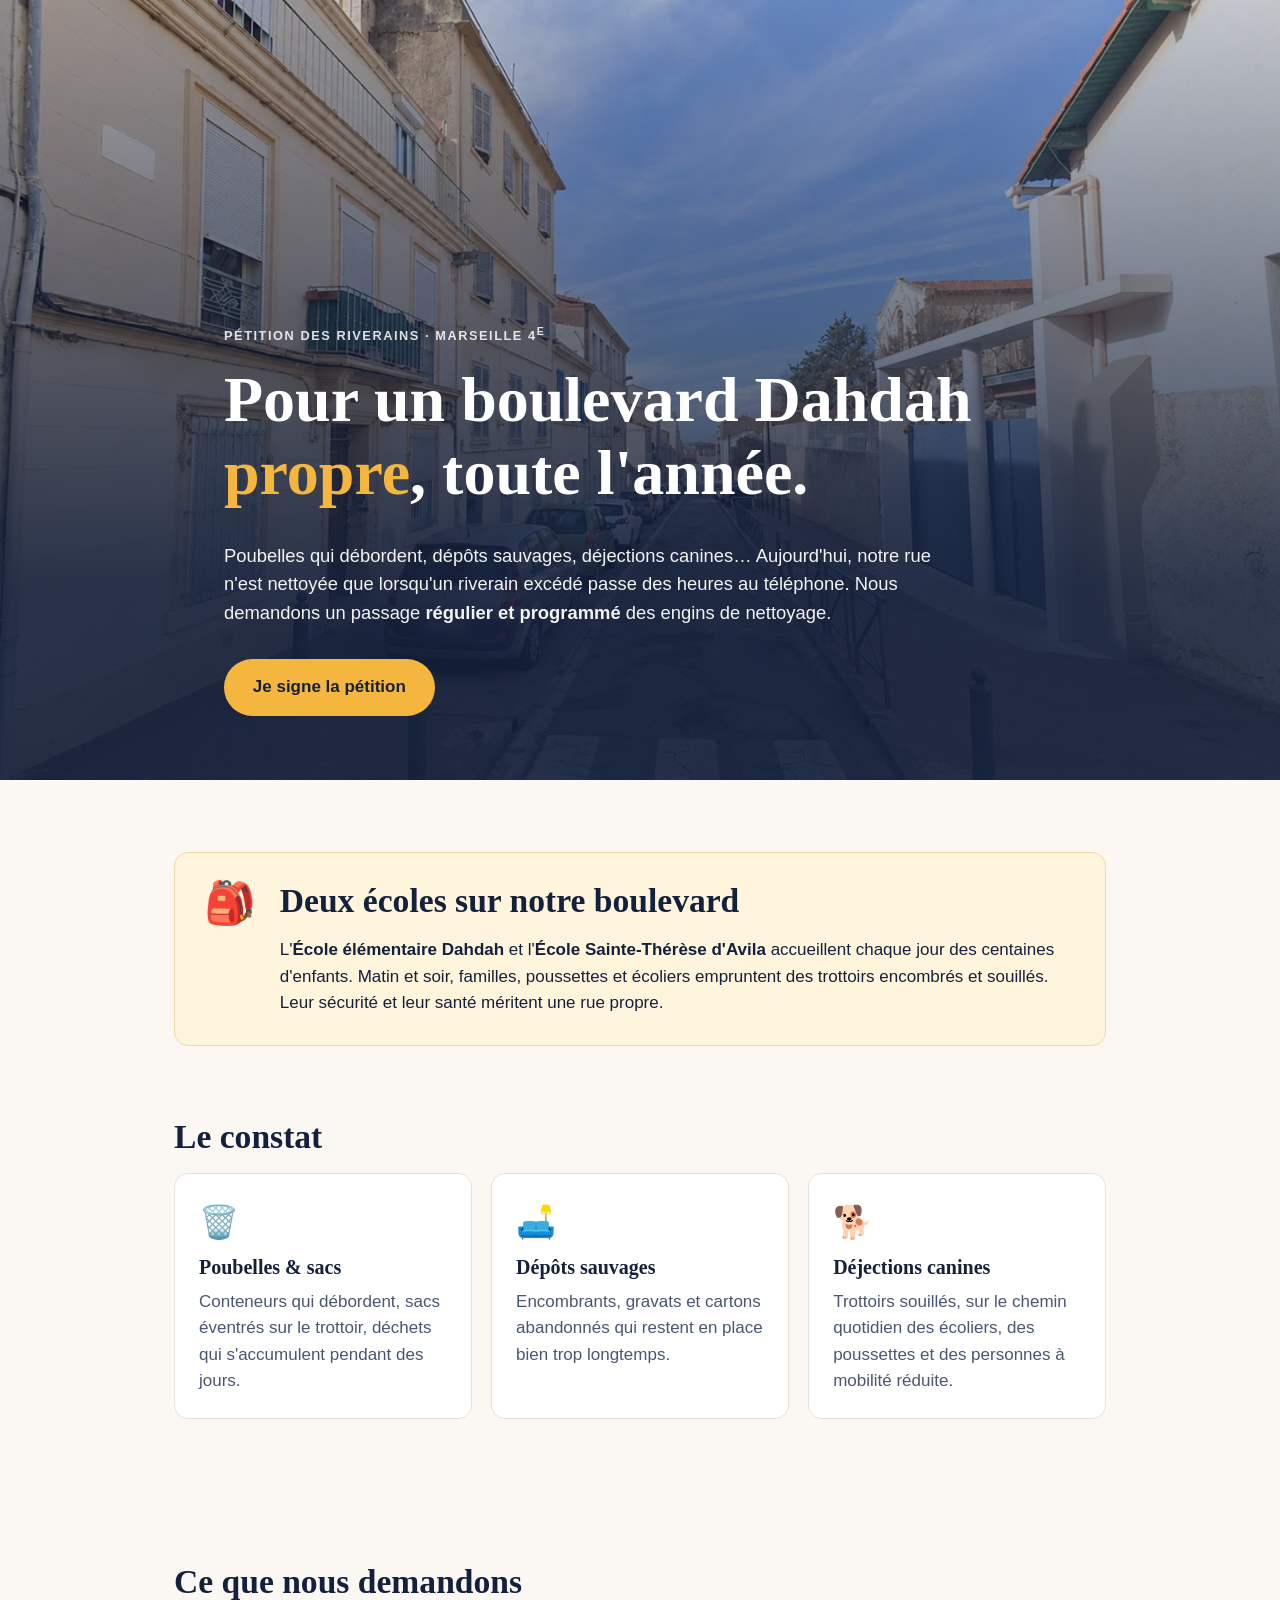
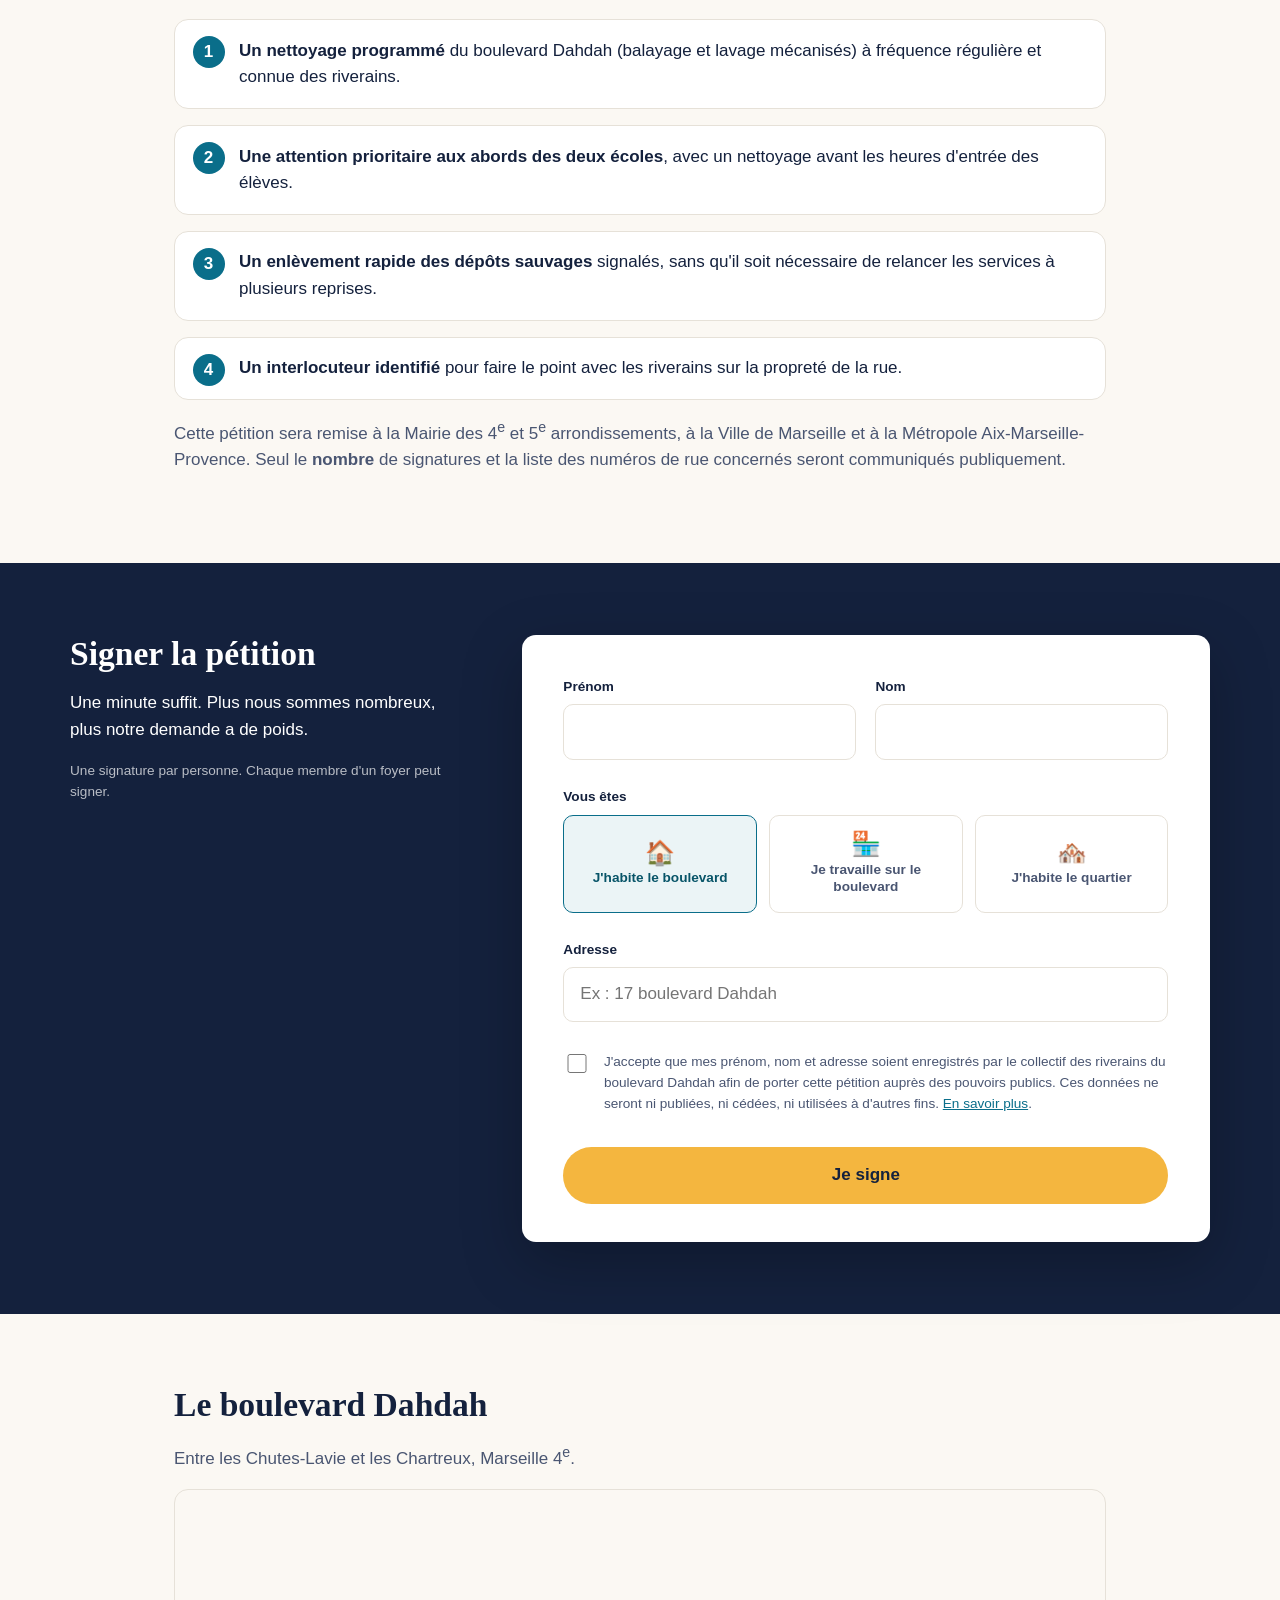
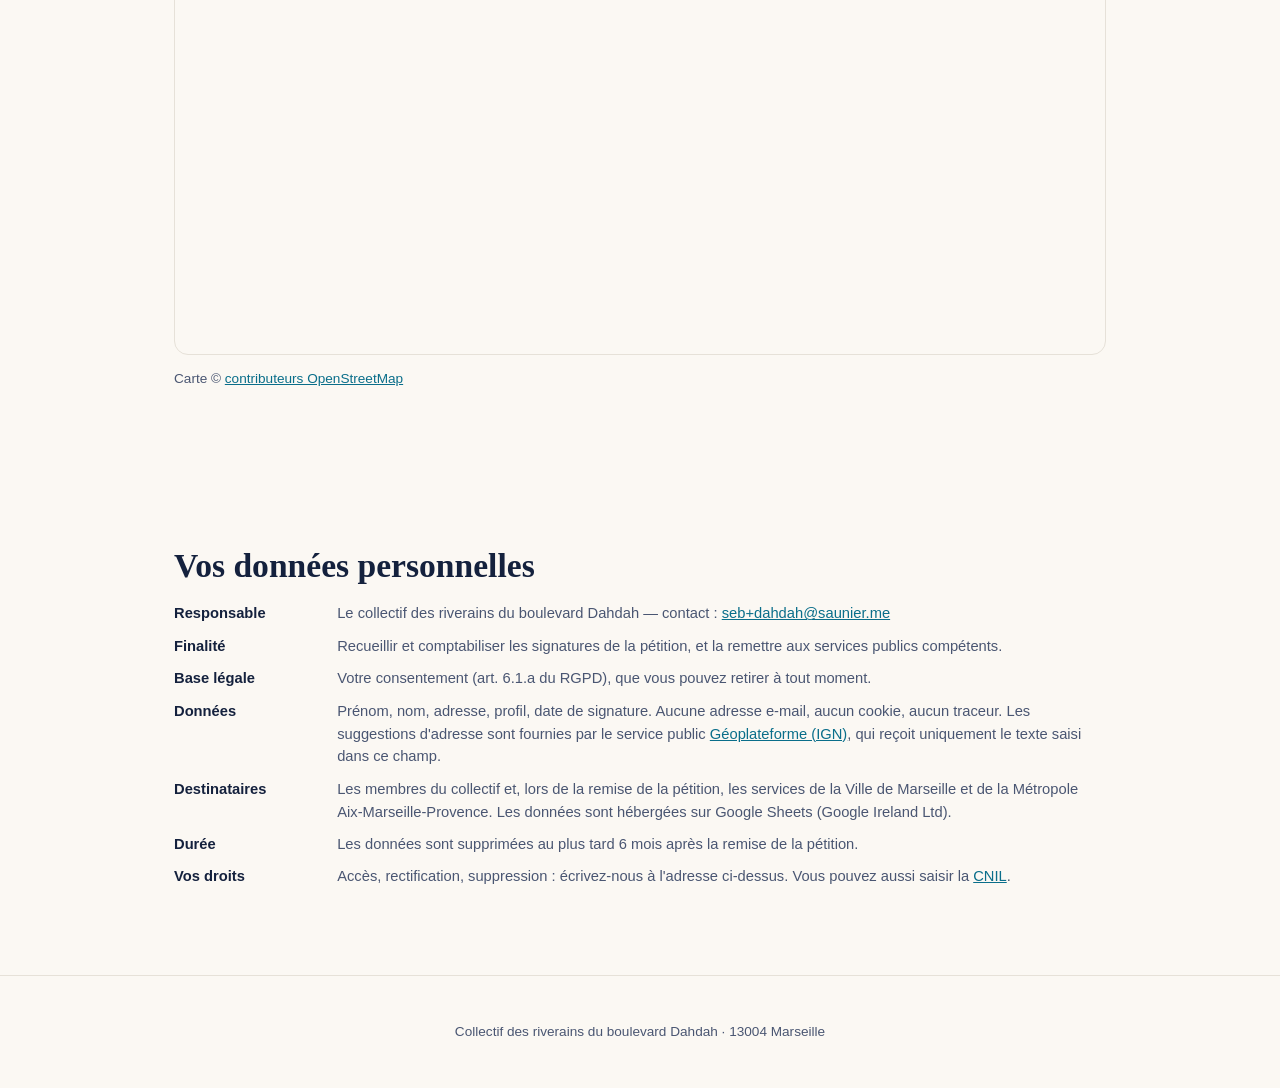
==== commit 92c37116: "Champ adresse unique et libre avec autocomplétion (n° seul -> boulevard Dahdah) Co-Authored-By: Clau" ====
--- a/index.html
+++ b/index.html
@@ -9,7 +9,7 @@
   <meta property="og:description" content="Pour un nettoyage régulier du boulevard Dahdah, 13004 Marseille. Signez en 1 minute.">
   <meta property="og:type" content="website">
   <link rel="icon" href="data:image/svg+xml,<svg xmlns='http://www.w3.org/2000/svg' viewBox='0 0 100 100'><text y='.9em' font-size='90'>🧹</text></svg>">
-  <link rel="stylesheet" href="style.css?v=202611121918">
+  <link rel="stylesheet" href="style.css?v=202611122135">
 </head>
 <body>
 
@@ -102,27 +102,16 @@
           <fieldset class="profil">
             <legend>Vous êtes</legend>
             <div class="segmented">
-              <label><input type="radio" name="profil" value="Habitant·e du boulevard" checked><span><i aria-hidden="true">🏠</i>J'habite le boulevard</span></label>
+              <label><input type="radio" name="profil" value="Habitant(e) du boulevard" checked><span><i aria-hidden="true">🏠</i>J'habite le boulevard</span></label>
               <label><input type="radio" name="profil" value="Travaille sur le boulevard"><span><i aria-hidden="true">🏪</i>Je travaille sur le boulevard</span></label>
-              <label><input type="radio" name="profil" value="Habitant·e du quartier"><span><i aria-hidden="true">🏘️</i>J'habite le quartier</span></label>
+              <label><input type="radio" name="profil" value="Habitant(e) du quartier"><span><i aria-hidden="true">🏘️</i>J'habite le quartier</span></label>
             </div>
           </fieldset>
 
-          <div class="form__row form__row--address" id="addr-bd">
-            <label class="numero">
-              <span>N°</span>
-              <input name="numero" inputmode="numeric" maxlength="8" placeholder="12">
-            </label>
+          <div class="autocomplete">
             <label>
               <span>Adresse</span>
-              <input value="boulevard Dahdah, 13004 Marseille" disabled>
-            </label>
-          </div>
-
-          <div class="autocomplete" id="addr-quartier" hidden>
-            <label>
-              <span>Votre adresse</span>
-              <input name="adresse" id="adresse" autocomplete="off" maxlength="160" placeholder="Ex : 12 avenue des Chartreux" role="combobox" aria-autocomplete="list" aria-expanded="false" aria-controls="adresse-list">
+              <input name="adresse" id="adresse" autocomplete="off" maxlength="160" placeholder="Ex : 17 boulevard Dahdah" role="combobox" aria-autocomplete="list" aria-expanded="false" aria-controls="adresse-list">
             </label>
             <ul class="autocomplete__list" id="adresse-list" role="listbox" hidden></ul>
           </div>
@@ -174,7 +163,7 @@
         <dt>Base légale</dt>
         <dd>Votre consentement (art. 6.1.a du RGPD), que vous pouvez retirer à tout moment.</dd>
         <dt>Données</dt>
-        <dd>Prénom, nom, adresse (numéro dans le boulevard ou adresse dans le quartier), profil, date de signature. Aucune adresse e-mail, aucun cookie, aucun traceur. Les suggestions d'adresse sont fournies par le service public <a href="https://geoservices.ign.fr/documentation/services/services-geoplateforme/geocodage" target="_blank" rel="noopener">Géoplateforme (IGN)</a>, qui reçoit uniquement le texte saisi dans ce champ.</dd>
+        <dd>Prénom, nom, adresse, profil, date de signature. Aucune adresse e-mail, aucun cookie, aucun traceur. Les suggestions d'adresse sont fournies par le service public <a href="https://geoservices.ign.fr/documentation/services/services-geoplateforme/geocodage" target="_blank" rel="noopener">Géoplateforme (IGN)</a>, qui reçoit uniquement le texte saisi dans ce champ.</dd>
         <dt>Destinataires</dt>
         <dd>Les membres du collectif et, lors de la remise de la pétition, les services de la Ville de Marseille et de la Métropole Aix-Marseille-Provence. Les données sont hébergées sur Google Sheets (Google Ireland Ltd).</dd>
         <dt>Durée</dt>
@@ -190,7 +179,7 @@
     <p>Collectif des riverains du boulevard Dahdah · 13004 Marseille</p>
   </footer>
 
-  <script src="config.js?v=202611121918"></script>
-  <script src="app.js?v=202611121918"></script>
+  <script src="config.js?v=202611122135"></script>
+  <script src="app.js?v=202611122135"></script>
 </body>
 </html>
